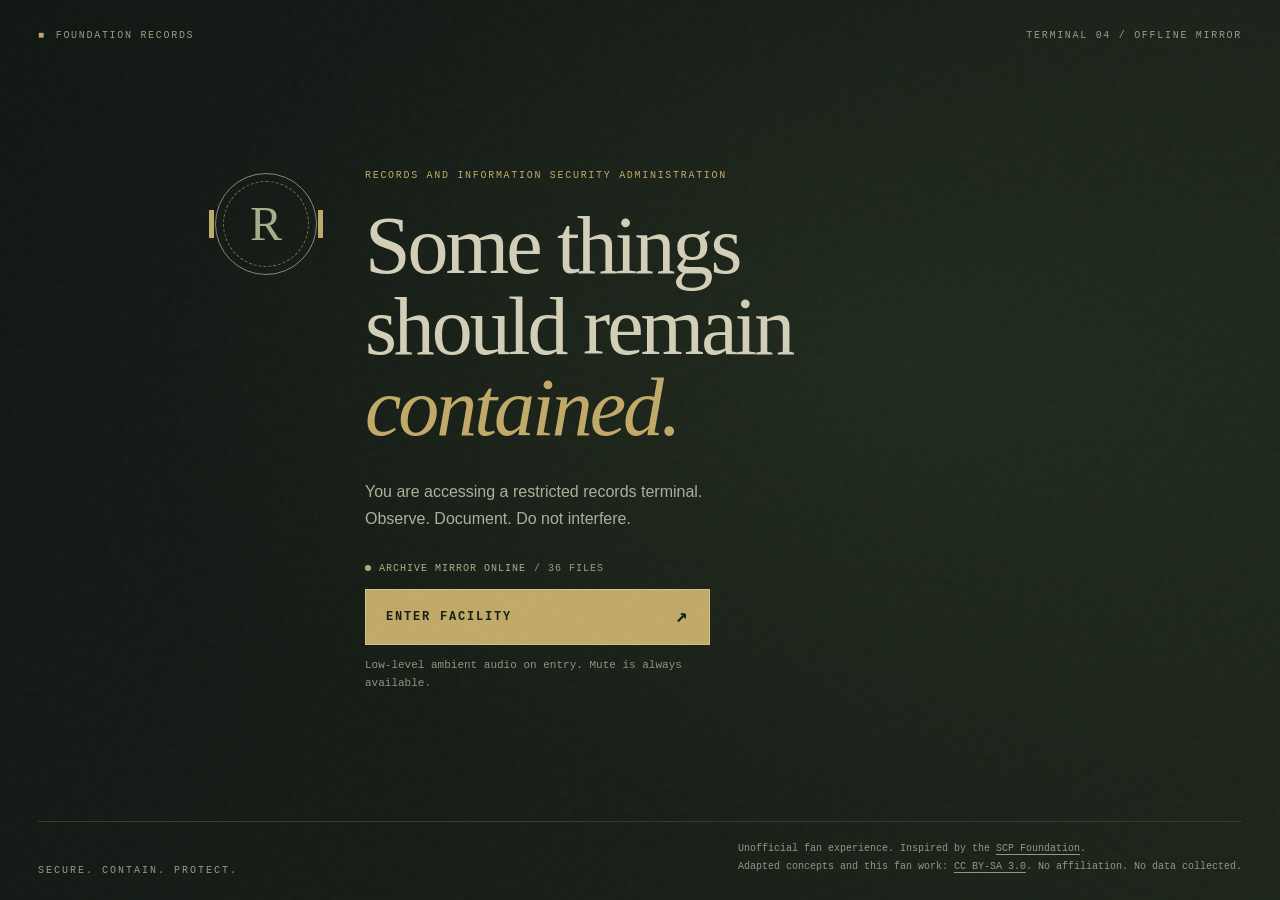
==== index.html @ cee8dc14 "Publish unofficial SCP Foundation records archive Classified-file fan terminal with 36 original doss" ====
<!doctype html>
<html lang="en">
<head>
<meta charset="utf-8"><meta name="viewport" content="width=device-width,initial-scale=1">
<meta name="theme-color" content="#111713"><meta name="description" content="An unofficial SCP Foundation fan archive. Thirty-six original illustrated dossiers, containment records, and atmospheric sound.">
<title>RAISA — Restricted Records Archive</title><link rel="stylesheet" href="style.css"><script src="app.js" defer></script>
</head>
<body>
<div class="global-noise" aria-hidden="true"></div>
<section id="splash" class="splash" aria-labelledby="splash-title">
  <div class="splash-top"><span class="tiny square-mark">FOUNDATION RECORDS</span><span class="tiny">TERMINAL 04 / OFFLINE MIRROR</span></div>
  <div class="access-document">
    <div class="seal" aria-hidden="true"><span>R</span><i></i></div>
    <p class="eyebrow">RECORDS AND INFORMATION SECURITY ADMINISTRATION</p>
    <h1 id="splash-title">Some things<br>should remain<br><em>contained.</em></h1>
    <p class="splash-copy">You are accessing a restricted records terminal.<br>Observe. Document. Do not interfere.</p>
    <div class="access-line"><span class="status-dot"></span> ARCHIVE MIRROR ONLINE <span>/ 36 FILES</span></div>
    <button id="enter" class="enter-button" disabled>INITIALIZING TERMINAL…</button>
    <p class="sound-note">Low-level ambient audio on entry. Mute is always available.</p>
    <p id="load-error" role="alert" hidden></p>
  </div>
  <footer class="splash-footer"><span>SECURE. CONTAIN. PROTECT.</span><p>Unofficial fan experience. Inspired by the <a href="https://scp-wiki.wikidot.com/" target="_blank" rel="noopener">SCP Foundation</a>.<br>Adapted concepts and this fan work: <a href="https://creativecommons.org/licenses/by-sa/3.0/" target="_blank" rel="noopener">CC BY-SA 3.0</a>. No affiliation. No data collected.</p></footer>
</section>
<div id="facility" hidden>
<header class="topbar"><a class="brand" href="#records" aria-label="Return to archive"><span class="brand-emblem" aria-hidden="true">R</span><span>RAISA<span class="brand-sub">FOUNDATION ARCHIVES</span></span></a><div class="terminal-status"><i class="status-dot"></i> SITE-19 <span>/ RECORDS TERMINAL 04</span></div><button id="mute" class="mute-button" aria-pressed="false"><span aria-hidden="true">◖)))</span> AUDIO ON</button></header>
<main id="records">
  <section class="archive-heading"><div><p class="eyebrow">INTERNAL NETWORK / ARCHIVE DIRECTORY</p><h1 id="archive-title" tabindex="-1">The anomalous.<br><span>On record.</span></h1><p class="intro">Containment records, incident reports, and classified observations.<br class="desktop-break"> What we know. What we keep locked away.</p></div><aside class="clearance-stamp"><span>ACCESS GRANTED</span><strong>LEVEL 04</strong><small>READ-ONLY / MIRROR</small></aside></section>
  <div class="warning-line"><span>NOTICE 04</span><p>Object class indicates containment difficulty, not danger. All visual plates are nonhazardous reconstructions.</p></div>
  <section class="directory" aria-label="Containment records">
    <aside class="directory-sidebar"><div class="sidebar-title"><span class="tiny">RECORD INDEX</span><span class="tiny">01—36</span></div><label class="search-label" for="search">LOCATE A FILE</label><div class="search-wrap"><span aria-hidden="true">⌕</span><input id="search" type="search" placeholder="Number or designation…" autocomplete="off"></div><div class="filter-label">CONTAINMENT CLASS</div><div id="filters" class="filters" role="group" aria-label="Filter by object class"><button data-class="all" class="filter active" aria-pressed="true"><span class="all-glyph" aria-hidden="true">▦</span> All records <span class="filter-count">36</span></button></div><div class="sidebar-note"><span class="tiny">HANDLING INSTRUCTIONS</span><p>Select a file to retrieve its containment summary and incident history.</p><div class="redacted" aria-hidden="true"></div><p class="tiny muted">LOCAL SESSION · NO TRANSMISSION</p></div></aside>
    <div class="directory-content"><div class="results-bar"><span id="result-count" role="status" aria-live="polite">36 RECORDS AVAILABLE</span><span class="results-order">ITEM NUMBER ↑</span></div><div id="grid" class="grid"></div><div id="empty" class="empty-state" hidden><span class="tiny">QUERY RETURNED ZERO RECORDS</span><h2>No matching file.</h2><p>Try an item number, designation, or another containment class.</p><button id="reset" class="outline-button">RESET QUERY</button></div><div class="end-records"><span>END OF ACCESSIBLE INDEX</span><span>— RAISA / 04 —</span></div></div>
  </section>
</main>
<section id="file-view" class="file-view" hidden aria-labelledby="file-title"></section>
<footer class="archive-footer"><div><strong>SECURE. CONTAIN. PROTECT.</strong><p>RAISA / AN UNOFFICIAL SCP FAN ARCHIVE</p></div><p>Inspired by the <a href="https://scp-wiki.wikidot.com/" target="_blank" rel="noopener">SCP Foundation</a> and its contributors. <a href="credits.html">Attribution & production notes</a>.<br>Original summaries, fictional incident vignettes, and original illustrations. Licensed <a href="https://creativecommons.org/licenses/by-sa/3.0/" target="_blank" rel="noopener">CC BY-SA 3.0</a>. Not affiliated with the official wiki.</p></footer>
</div>
<noscript><p class="noscript">This local archive requires JavaScript to load its records. No account or network service is needed.</p></noscript>
</body></html>
---- style.css ----
:root{--bg:#111713;--panel:#1a211a;--line:#333b2e;--paper:#d4d0b8;--muted:#969d84;--amber:#c2aa69;--red:#b7745e;--safe:#95ae7b;--euclid:#cfb56e;--keter:#ca7a64;--thaumiel:#c7cabb;--mono:'Courier New',monospace;--serif:Georgia,'Times New Roman',serif;color-scheme:dark}*{box-sizing:border-box}html{scroll-behavior:smooth}body{margin:0;background:var(--bg);color:var(--paper);font-family:Arial,Helvetica,sans-serif;font-size:16px;line-height:1.5}button,input,a{-webkit-tap-highlight-color:transparent}button,input{font:inherit}button{cursor:pointer}button:focus-visible,a:focus-visible,input:focus-visible{outline:2px solid var(--amber);outline-offset:5px}a{color:inherit;text-underline-offset:3px}button{color:inherit}button:disabled{cursor:wait;opacity:.7}[hidden]{display:none!important}.tiny,.eyebrow{font-family:var(--mono);font-size:10px;letter-spacing:1.7px}.eyebrow{color:var(--amber);margin:0 0 22px}.global-noise{position:fixed;inset:0;z-index:10;pointer-events:none;opacity:.035;background-image:url("data:image/svg+xml,%3Csvg viewBox='0 0 160 160' xmlns='http://www.w3.org/2000/svg'%3E%3Cfilter id='n'%3E%3CfeTurbulence type='fractalNoise' baseFrequency='.8' numOctaves='3' stitchTiles='stitch'/%3E%3C/filter%3E%3Cpath filter='url(%23n)' opacity='.7' d='M0 0h160v160H0z'/%3E%3C/svg%3E")}body:before{content:'';position:fixed;inset:0;pointer-events:none;background:repeating-linear-gradient(0deg,transparent 0,transparent 3px,#00000007 4px);z-index:9}.splash{min-height:100svh;display:flex;flex-direction:column;background:radial-gradient(ellipse at 70% 40%,#34412b50,transparent 60%),linear-gradient(110deg,#111713,#1d251b)}.splash-top{margin:28px 38px;display:flex;justify-content:space-between;color:var(--muted)}.square-mark:before{content:'■';font-size:10px;margin-right:10px;color:var(--amber)}.access-document{position:relative;width:min(850px,90%);margin:auto;padding:45px 0 45px 150px}.seal{position:absolute;left:0;top:50px;width:102px;height:102px;border:1px solid #828b69;border-radius:50%;display:grid;place-items:center}.seal:before{content:'';position:absolute;inset:7px;border:1px dashed #6c7659;border-radius:50%}.seal span{font:48px var(--serif);color:#a9ad8b}.seal i{position:absolute;inset:36px -7px;border-left:5px solid var(--amber);border-right:5px solid var(--amber)}.access-document h1{font:normal clamp(52px,6.4vw,86px)/.99 var(--serif);letter-spacing:-3px;margin:0 0 30px}.access-document h1 em{font-weight:normal;color:var(--amber)}.splash-copy{font-size:16px;color:#adb19a;line-height:1.7;margin:0 0 30px}.access-line{font:10px var(--mono);letter-spacing:1px;color:#a3b28c;margin-bottom:15px;display:flex;align-items:center;gap:8px}.access-line>span:last-child{color:var(--muted)}.status-dot{display:inline-block;width:6px;height:6px;background:#a0b47d;box-shadow:0 0 8px #9caf7440;border-radius:50%;flex-shrink:0}.enter-button{display:flex;justify-content:space-between;align-items:center;width:345px;max-width:100%;padding:17px 20px;background:var(--amber);border:1px solid #d6c18a;color:#172016;font:700 12px var(--mono);letter-spacing:1.8px;transition:background .2s}.enter-button:after{content:'↗';font-size:20px;line-height:1}.enter-button:hover{background:#dbc68d}.sound-note{font:11px/1.7 var(--mono);color:#8d967f;max-width:345px}.splash-footer{margin:20px 38px 24px;display:flex;align-items:flex-end;justify-content:space-between;gap:22px;border-top:1px solid var(--line);padding-top:18px}.splash-footer>span{font:10px var(--mono);letter-spacing:2px;color:var(--muted)}.splash-footer p{font:10px/1.8 var(--mono);color:#919981;margin:0}.topbar{height:84px;display:flex;align-items:center;justify-content:space-between;gap:15px;padding:0 4.5%;border-bottom:1px solid var(--line);background:#111713f2;position:sticky;top:0;z-index:8}.brand{display:flex;align-items:center;gap:13px;text-decoration:none;font:700 24px var(--serif);letter-spacing:1px}.brand-emblem{display:grid;place-items:center;width:39px;height:39px;border:1px solid #7e876d;border-radius:50%;font:24px var(--serif)}.brand-sub{display:block;font:8px var(--mono);letter-spacing:1.3px;color:#9ca48c;margin-top:3px}.terminal-status{display:flex;align-items:center;gap:9px;font:10px var(--mono);letter-spacing:1px;color:var(--muted)}.terminal-status>span{color:#6e7964}.mute-button{border:1px solid #46503a;background:transparent;font:10px var(--mono);letter-spacing:.6px;padding:11px 13px;min-width:115px}.mute-button>span{color:var(--amber);margin-right:7px}#records,.file-view{max-width:1490px;margin:auto;padding:0 4.5%}.archive-heading{display:flex;justify-content:space-between;align-items:center;padding:58px 0 38px;gap:30px}.archive-heading h1{font:normal clamp(44px,5vw,68px)/1.04 var(--serif);letter-spacing:-1.8px;margin:0 0 24px}.archive-heading h1 span{color:#aeb496}.intro{font-size:14px;line-height:1.8;color:var(--muted);margin:0}.clearance-stamp{transform:rotate(-6deg);border:2px solid #928455;padding:15px 25px;text-align:center;color:#bca56c;opacity:.78;flex-shrink:0;position:relative}.clearance-stamp:after{content:'';position:absolute;inset:4px;border:1px solid #928455}.clearance-stamp span,.clearance-stamp small{display:block;font:10px var(--mono);letter-spacing:2px}.clearance-stamp strong{font:700 31px/1.6 var(--mono);letter-spacing:2px}.warning-line{display:flex;align-items:center;gap:20px;border-block:1px solid var(--line);padding:13px 0;margin-bottom:32px}.warning-line>span{flex-shrink:0;font:10px var(--mono);letter-spacing:1px;color:var(--amber);border-left:3px solid var(--amber);padding-left:12px}.warning-line p{font:11px/1.7 var(--mono);margin:0;color:#979e86}.directory{display:grid;grid-template-columns:219px 1fr;gap:35px}.directory-sidebar{border-right:1px solid var(--line);padding-right:24px}.sidebar-title{display:flex;justify-content:space-between;border-bottom:1px solid var(--line);padding-bottom:16px;color:#a9b092}.search-label,.filter-label{display:block;font:10px var(--mono);letter-spacing:1.2px;color:#a8af97;margin:25px 0 12px}.search-wrap{position:relative}.search-wrap>span{position:absolute;left:10px;top:6px;color:var(--amber);font-size:22px}.search-wrap input{width:100%;border:1px solid #414a37;border-radius:0;background:#1c241b;padding:12px 9px 12px 32px;color:var(--paper);font-size:12px;min-height:43px}.search-wrap input::placeholder{color:#8d977c}.filters{display:flex;flex-direction:column;gap:6px}.filter{display:flex;gap:10px;align-items:center;border:1px solid transparent;padding:11px 10px;background:transparent;font:12px var(--mono);text-align:left;color:#aeb599}.filter.active{border:1px solid #4e563d;background:#283120;color:#d5d0b5}.filter:hover{background:#242e21}.filter-count{margin-left:auto;font-size:10px;color:#8c9679}.all-glyph{font-size:15px;line-height:14px;width:13px}.class-glyph{display:inline-block;width:11px;height:11px;flex-shrink:0;position:relative}.class-safe{border:2px solid var(--safe);border-radius:50%}.class-euclid{width:13px;height:12px;background:var(--euclid);clip-path:polygon(50% 0,100% 100%,0 100%)}.class-euclid:after{content:'';position:absolute;inset:4px 3px 2px;background:#20281e;clip-path:polygon(50% 0,100% 100%,0 100%)}.class-keter{border:2px solid var(--keter);transform:rotate(45deg);width:10px;height:10px;margin-inline:1px}.class-keter:after{content:'';position:absolute;inset:2px;background:var(--keter)}.class-thaumiel{width:13px;height:13px;background:linear-gradient(90deg,#c7cabb 50%,#172018 50%);clip-path:polygon(25% 0,75% 0,100% 50%,75% 100%,25% 100%,0 50%);box-shadow:inset 0 0 0 1px #c7cabb}.sidebar-note{margin-top:35px;border-top:1px solid var(--line);padding-top:21px;color:#8e987e}.sidebar-note p{font:11px/1.8 var(--mono)}.redacted{background:repeating-linear-gradient(0deg,#4b533e 0,#4b533e 6px,transparent 6px,transparent 11px);width:75%;height:24px;opacity:.45;margin:25px 0}.muted{color:#707c64}.results-bar{display:flex;justify-content:space-between;font:10px var(--mono);letter-spacing:1px;color:#a0a98b;padding:0 0 17px;border-bottom:1px solid var(--line);margin-bottom:21px}.results-order{color:#78836b}.grid{display:grid;grid-template-columns:repeat(3,minmax(0,1fr));gap:22px}.file-card{display:block;text-align:left;position:relative;padding:0;border:1px solid #434a36;background:#222a1f;min-width:0;box-shadow:0 4px 12px #0002;transition:transform .2s,border-color .2s,box-shadow .2s}.file-card:before{content:'';width:42px;height:8px;position:absolute;top:-8px;left:10px;background:#414833;border:1px solid #4c543e;border-bottom:0;border-radius:3px 3px 0 0}.file-card:hover{transform:translateY(-4px);border-color:#a09460;box-shadow:0 8px 20px #0005}.card-image{position:relative;overflow:hidden;margin:8px 8px 0;background:#18231b;border:1px solid #434b37;aspect-ratio:4/3}.card-image img{width:100%;height:100%;object-fit:cover;display:block;filter:saturate(.65);transition:filter .3s,transform .5s}.file-card:hover img{filter:saturate(.95) brightness(1.12);transform:scale(1.025)}.card-ref{position:absolute;top:8px;right:9px;font:8px var(--mono);letter-spacing:1px;color:#c2c5aa;text-shadow:0 1px 4px black}.card-class{position:absolute;bottom:8px;left:8px;display:flex;align-items:center;gap:7px;background:#111a13e8;border:1px solid #66725280;padding:5px 7px;font:9px var(--mono);text-transform:uppercase;letter-spacing:.6px}.card-body{padding:13px 14px 14px}.card-item-line{display:flex;align-items:center;justify-content:space-between}.card-item{font:700 17px var(--mono);letter-spacing:.4px}.card-arrow{font-size:17px;color:#909a79}.card-name{font:13px/1.4 var(--serif);color:#b4baa0;margin-top:4px;white-space:nowrap;overflow:hidden;text-overflow:ellipsis}.card-stamp{font:8px/1.4 var(--mono);letter-spacing:.7px;color:#82906f;margin-top:12px;padding-top:9px;border-top:1px solid #424b35;min-height:22px}.end-records{border-top:1px solid var(--line);margin:35px 0;display:flex;justify-content:space-between;padding-top:18px;font:9px var(--mono);letter-spacing:1px;color:#768267}.archive-footer{border-top:1px solid var(--line);margin:30px 4.5% 0;padding:28px 0;display:flex;justify-content:space-between;gap:40px;color:#858f76}.archive-footer strong{font:10px var(--mono);letter-spacing:1.5px}.archive-footer p{font:10px/1.8 var(--mono);margin:8px 0 0;max-width:650px}.empty-state{padding:60px 25px;border:1px dashed var(--line);text-align:center}.empty-state h2{font:32px var(--serif)}.empty-state p{color:var(--muted)}.outline-button{background:transparent;border:1px solid #6e7656;padding:12px 16px;font:11px var(--mono);letter-spacing:1px}.file-nav{display:flex;justify-content:space-between;align-items:center;padding:22px 0;border-bottom:1px solid var(--line)}.close-file{background:none;border:0;font:11px var(--mono);letter-spacing:1px;color:#b7bea3;padding:10px 0}.close-file:before{content:'←';margin-right:12px}.file-nav .tiny{color:#778267}.file-heading{display:flex;align-items:center;justify-content:space-between;gap:18px;padding:30px 0 24px}.file-heading .eyebrow{margin-bottom:9px}.file-heading h1{font:normal 54px/1.1 var(--mono);letter-spacing:-2px;margin:0}.file-designation{font:23px/1.3 var(--serif);color:#b1b89b;margin:8px 0 0}.file-class-stamp{padding:14px 22px;border:1px solid #5b634a;text-align:center;background:#222b1f;flex-shrink:0}.file-class-stamp>small{display:block;font:9px var(--mono);letter-spacing:1.5px;color:#919b7d;margin-bottom:8px}.file-class-stamp strong{display:flex;align-items:center;gap:12px;font:18px var(--mono);text-transform:uppercase}.file-layout{display:grid;grid-template-columns:minmax(270px,.85fr) minmax(0,1.35fr);gap:28px;margin-bottom:40px;align-items:start}.capability-panel{padding:9px;border:1px solid #4e563f;background:#222b20}.capability-panel img{display:block;width:100%;height:auto;aspect-ratio:4/3;object-fit:cover}.plate-caption{display:flex;justify-content:space-between;padding:10px 4px 3px;font:9px var(--mono);letter-spacing:.5px;color:#a6af90}.plate-caption>span:first-child:before{content:'●';font-size:7px;color:#bc8166;margin-right:6px}.handling-panel{padding:23px 0;color:#949e82;font:11px/1.8 var(--mono);border-bottom:1px solid var(--line)}.handling-panel p{margin:9px 0}.handling-panel .redacted{margin:14px 0 0}.paper-dossier{background:#c6c1a7;color:#292e24;border:1px solid #d2ccb1;box-shadow:0 5px 30px #0003;padding:30px 32px;position:relative;background-image:linear-gradient(115deg,#eee1b418,transparent 70%)}.paper-topline{display:flex;justify-content:space-between;font:8px var(--mono);letter-spacing:.7px;border-bottom:1px solid #858971;padding-bottom:13px;margin-bottom:24px;color:#5d644e}.paper-dossier h2{font:700 11px var(--mono);letter-spacing:1.1px;margin:26px 0 11px;display:flex;align-items:center;gap:10px}.paper-dossier h2:first-of-type{margin-top:0}.section-index{font-size:10px;color:#737d63;font-weight:normal}.paper-dossier p{font-size:14px;line-height:1.8;margin:0}.incident{border-left:2px solid #8a9377;padding-left:14px;margin:17px 0}.incident time{display:block;font:9px var(--mono);letter-spacing:.5px;color:#626b54;margin-bottom:6px}.incident p{font-size:13px}.dossier-bottom{border-top:1px solid #92987e;padding-top:16px;margin-top:26px;display:flex;justify-content:space-between;gap:15px;font:9px/1.7 var(--mono);color:#606b52}.dossier-bottom a{white-space:nowrap}.file-bottom{display:flex;justify-content:space-between;align-items:center;padding:0 0 30px;color:#7b876b}.noscript{padding:20px;background:#554326}.credits{max-width:850px;margin:50px auto;padding:0 24px}.credits h1{font:48px var(--serif)}.credits h2{font:24px var(--serif);color:var(--amber);margin-top:35px}.credits p,.credits li{line-height:1.8;color:#afb79c}.credits ul{columns:3;padding-left:20px}.credits ul a{font:12px/2.3 var(--mono)}
@media(min-width:1450px){.grid{grid-template-columns:repeat(4,minmax(0,1fr))}}
@media(max-width:1050px){.directory{grid-template-columns:185px 1fr;gap:24px}.directory-sidebar{padding-right:17px}.grid{grid-template-columns:repeat(2,minmax(0,1fr))}.terminal-status>span{display:none}.file-layout{gap:20px}.paper-dossier{padding:24px}.file-heading h1{font-size:46px}}
@media(max-width:650px){.splash-top{margin:20px 22px}.splash-top .tiny:last-child{display:none}.access-document{padding:25px 0;width:calc(100% - 48px);margin:auto}.seal{position:relative;top:auto;left:auto;width:64px;height:64px;margin-bottom:25px}.seal span{font-size:30px}.seal i{inset:21px -5px}.access-document .eyebrow{font-size:8px;line-height:1.7;letter-spacing:1.3px;max-width:270px;margin-bottom:18px}.access-document h1{font-size:53px;letter-spacing:-1.8px;margin-bottom:23px}.splash-copy{font-size:13px;margin-bottom:24px}.access-line{font-size:8px;gap:7px;letter-spacing:.6px}.enter-button{width:100%;padding:16px;font-size:11px}.sound-note{font-size:9px;max-width:300px}.splash-footer{margin:15px 24px 20px;padding-top:14px;display:block}.splash-footer>span{font-size:8px}.splash-footer p{font-size:8px;margin-top:10px;line-height:1.8}.topbar{height:68px;padding:0 20px;gap:9px}.brand{font-size:20px;gap:9px}.brand-emblem{width:31px;height:31px;font-size:20px}.brand-sub{font-size:6px;letter-spacing:.8px}.terminal-status{display:none}.mute-button{font-size:9px;min-width:104px;padding:10px}#records,.file-view{padding:0 20px}.archive-heading{padding:31px 0 25px;align-items:flex-start;gap:8px}.archive-heading .eyebrow{font-size:8px;letter-spacing:1px;margin-bottom:16px}.archive-heading h1{font-size:41px;letter-spacing:-1px;margin-bottom:16px}.intro{font-size:12px;line-height:1.7;max-width:295px}.desktop-break{display:none}.clearance-stamp{display:none}.warning-line{gap:10px;padding:11px 0;margin-bottom:22px;align-items:flex-start}.warning-line>span{font-size:8px;padding-left:8px;margin-top:3px}.warning-line p{font-size:9px;line-height:1.7}.directory{display:block}.directory-sidebar{border:0;padding:0}.sidebar-title,.search-label,.filter-label,.sidebar-note{display:none}.search-wrap input{font-size:13px;padding:13px 12px 13px 35px;min-height:45px}.search-wrap>span{left:12px;top:7px}.filters{flex-direction:row;gap:5px;overflow:auto;padding:14px 0 17px;scrollbar-width:thin;scrollbar-color:#63704b transparent}.filter{padding:8px 9px;white-space:nowrap;font-size:10px;gap:7px;border-color:#333d2a}.filter-count{display:none}.filter .class-glyph{transform:scale(.85)}.filter .class-keter{transform:rotate(45deg) scale(.85)}.filter .all-glyph{font-size:12px;width:10px}.results-bar{font-size:8px;letter-spacing:.5px;padding:4px 0 12px;margin-bottom:20px}.grid{gap:21px 13px}.card-image{margin:6px 6px 0}.card-class{font-size:8px;padding:4px 5px;left:5px;bottom:5px;gap:5px}.card-class .class-glyph{transform:scale(.8)}.card-class .class-keter{transform:rotate(45deg) scale(.8)}.card-ref{font-size:6px;top:5px;right:5px}.card-body{padding:10px 10px 9px}.card-item{font-size:13px;letter-spacing:0}.card-arrow{font-size:13px}.card-name{font-size:12px;margin-top:4px}.card-stamp{font-size:6px;letter-spacing:.4px;margin-top:9px;padding-top:7px;min-height:26px}.end-records{font-size:7px;letter-spacing:.5px}.archive-footer{margin:15px 20px 0;padding:22px 0;display:block}.archive-footer strong{font-size:9px}.archive-footer p{font-size:8px;line-height:1.9}.archive-footer>p{margin-top:20px}.file-nav{padding:11px 0}.close-file{font-size:9px}.file-nav .tiny{font-size:8px;letter-spacing:.5px}.file-heading{padding:23px 0 19px;gap:10px}.file-heading .eyebrow{font-size:8px;letter-spacing:.6px;margin-bottom:7px}.file-heading h1{font-size:34px;letter-spacing:-1px}.file-designation{font-size:18px;margin-top:4px}.file-class-stamp{padding:10px 11px}.file-class-stamp>small{font-size:6px;letter-spacing:.6px;margin-bottom:7px}.file-class-stamp strong{font-size:11px;gap:7px}.file-layout{display:flex;flex-direction:column;gap:18px;margin-bottom:23px}.file-visuals{width:100%}.capability-panel{padding:6px}.capability-panel img{aspect-ratio:1.95;object-fit:cover;object-position:50% 58%}.plate-caption{padding:8px 2px 2px;font-size:7px;letter-spacing:.2px}.handling-panel{display:none}.paper-dossier{padding:21px 19px;width:100%}.paper-topline{font-size:6px;padding-bottom:10px;margin-bottom:19px;letter-spacing:.4px}.paper-dossier h2{font-size:10px;letter-spacing:.55px;gap:8px;margin:23px 0 10px}.paper-dossier p{font-size:14px;line-height:1.7}.incident{padding-left:11px;margin:14px 0}.incident time{font-size:8px;letter-spacing:.2px}.incident p{font-size:13px;line-height:1.7}.dossier-bottom{font-size:7px;letter-spacing:0;padding-top:13px;margin-top:20px}.file-bottom{padding-bottom:15px}.file-bottom .tiny{font-size:7px}.credits{margin:30px auto}.credits h1{font-size:35px}.credits ul{columns:2}}
@media(prefers-reduced-motion:reduce){*,*:before,*:after{animation:none!important;transition:none!important;scroll-behavior:auto!important}}

@media(max-width:650px){.plate-caption{font-size:8px}.plate-caption>span:first-child{max-width:68%}.plate-caption>span:last-child{font-size:6px;padding-top:1px}}
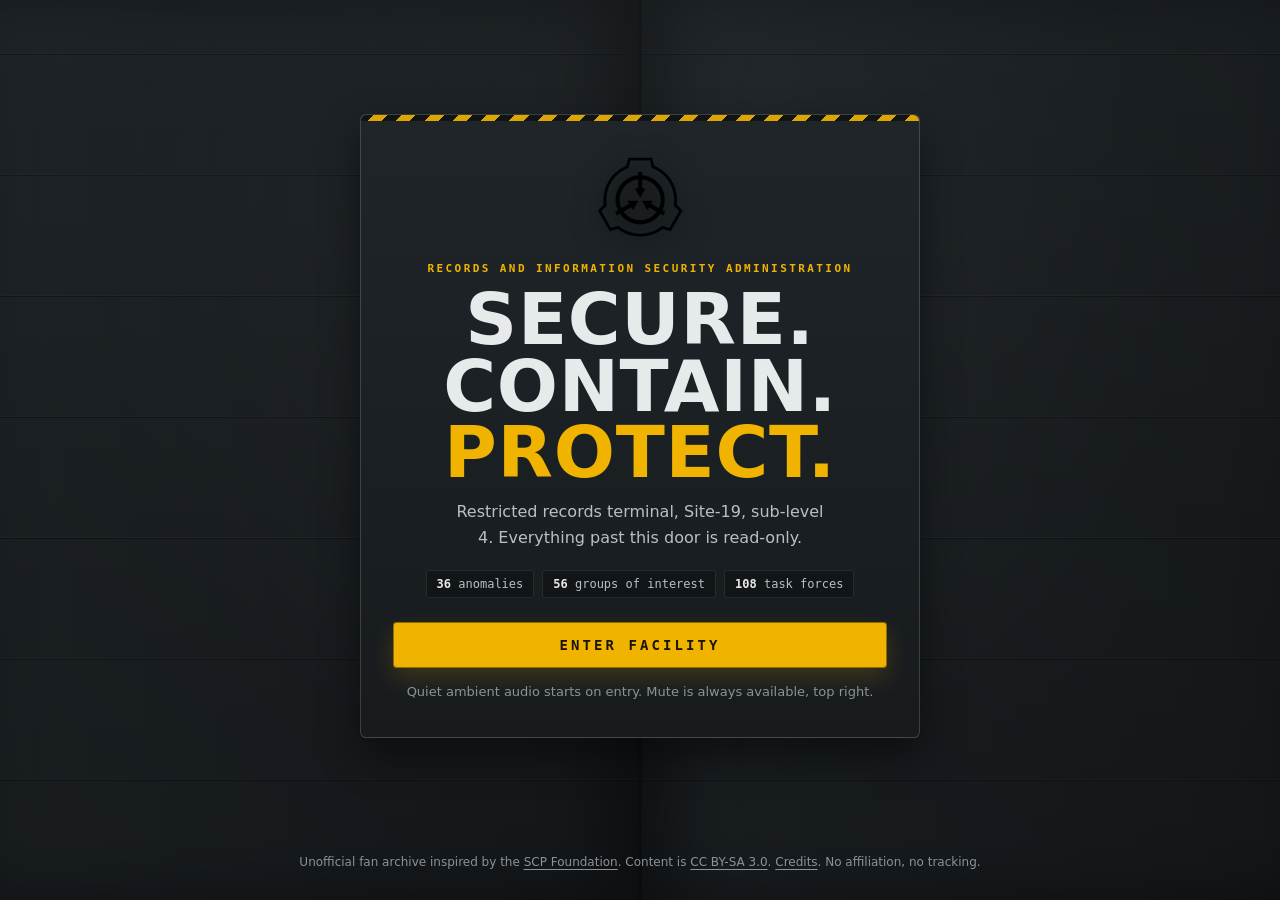
==== commit 22c5e2cd: "Overhaul: sourced credited card images, Groups of Interest (56) and Mobile Task Forces (108) section" ====
--- a/index.html
+++ b/index.html
@@ -2,37 +2,89 @@
 <html lang="en">
 <head>
 <meta charset="utf-8"><meta name="viewport" content="width=device-width,initial-scale=1">
-<meta name="theme-color" content="#111713"><meta name="description" content="An unofficial SCP Foundation fan archive. Thirty-six original illustrated dossiers, containment records, and atmospheric sound.">
-<title>RAISA — Restricted Records Archive</title><link rel="stylesheet" href="style.css"><script src="app.js" defer></script>
+<meta name="theme-color" content="#16191c">
+<meta name="description" content="RAISA: an unofficial SCP Foundation fan archive. 36 anomaly dossiers, every Group of Interest and every Mobile Task Force on the official directories, with credited images.">
+<title>RAISA · Foundation Records Archive</title>
+<link rel="stylesheet" href="style.css">
+<script src="archive-core.js" defer></script>
+<script src="app.js" defer></script>
 </head>
 <body>
-<div class="global-noise" aria-hidden="true"></div>
 <section id="splash" class="splash" aria-labelledby="splash-title">
-  <div class="splash-top"><span class="tiny square-mark">FOUNDATION RECORDS</span><span class="tiny">TERMINAL 04 / OFFLINE MIRROR</span></div>
-  <div class="access-document">
-    <div class="seal" aria-hidden="true"><span>R</span><i></i></div>
-    <p class="eyebrow">RECORDS AND INFORMATION SECURITY ADMINISTRATION</p>
-    <h1 id="splash-title">Some things<br>should remain<br><em>contained.</em></h1>
-    <p class="splash-copy">You are accessing a restricted records terminal.<br>Observe. Document. Do not interfere.</p>
-    <div class="access-line"><span class="status-dot"></span> ARCHIVE MIRROR ONLINE <span>/ 36 FILES</span></div>
-    <button id="enter" class="enter-button" disabled>INITIALIZING TERMINAL…</button>
-    <p class="sound-note">Low-level ambient audio on entry. Mute is always available.</p>
+  <div class="splash-door" aria-hidden="true"><span></span><span></span></div>
+  <div class="splash-panel">
+    <div class="hazard" aria-hidden="true"></div>
+    <img class="splash-emblem" src="assets/sourced/foundation-emblem.webp" alt="" width="120" height="120">
+    <p class="eyebrow">Records and Information Security Administration</p>
+    <h1 id="splash-title">Secure.<br>Contain.<br><em>Protect.</em></h1>
+    <p class="splash-copy">Restricted records terminal, Site-19, sub-level 4. Everything past this door is read-only.</p>
+    <ul class="splash-stats" aria-label="Archive contents"><li><strong>36</strong> anomalies</li><li><strong>56</strong> groups of interest</li><li><strong>108</strong> task forces</li></ul>
+    <button id="enter" class="enter-button" disabled>Initializing terminal…</button>
+    <p class="sound-note">Quiet ambient audio starts on entry. Mute is always available, top right.</p>
     <p id="load-error" role="alert" hidden></p>
   </div>
-  <footer class="splash-footer"><span>SECURE. CONTAIN. PROTECT.</span><p>Unofficial fan experience. Inspired by the <a href="https://scp-wiki.wikidot.com/" target="_blank" rel="noopener">SCP Foundation</a>.<br>Adapted concepts and this fan work: <a href="https://creativecommons.org/licenses/by-sa/3.0/" target="_blank" rel="noopener">CC BY-SA 3.0</a>. No affiliation. No data collected.</p></footer>
+  <footer class="splash-footer"><p>Unofficial fan archive inspired by the <a href="https://scp-wiki.wikidot.com/" target="_blank" rel="noopener">SCP Foundation</a>. Content is <a href="https://creativecommons.org/licenses/by-sa/3.0/" target="_blank" rel="noopener license">CC BY-SA 3.0</a>. <a href="credits.html">Credits</a>. No affiliation, no tracking.</p></footer>
 </section>
+
 <div id="facility" hidden>
-<header class="topbar"><a class="brand" href="#records" aria-label="Return to archive"><span class="brand-emblem" aria-hidden="true">R</span><span>RAISA<span class="brand-sub">FOUNDATION ARCHIVES</span></span></a><div class="terminal-status"><i class="status-dot"></i> SITE-19 <span>/ RECORDS TERMINAL 04</span></div><button id="mute" class="mute-button" aria-pressed="false"><span aria-hidden="true">◖)))</span> AUDIO ON</button></header>
-<main id="records">
-  <section class="archive-heading"><div><p class="eyebrow">INTERNAL NETWORK / ARCHIVE DIRECTORY</p><h1 id="archive-title" tabindex="-1">The anomalous.<br><span>On record.</span></h1><p class="intro">Containment records, incident reports, and classified observations.<br class="desktop-break"> What we know. What we keep locked away.</p></div><aside class="clearance-stamp"><span>ACCESS GRANTED</span><strong>LEVEL 04</strong><small>READ-ONLY / MIRROR</small></aside></section>
-  <div class="warning-line"><span>NOTICE 04</span><p>Object class indicates containment difficulty, not danger. All visual plates are nonhazardous reconstructions.</p></div>
-  <section class="directory" aria-label="Containment records">
-    <aside class="directory-sidebar"><div class="sidebar-title"><span class="tiny">RECORD INDEX</span><span class="tiny">01—36</span></div><label class="search-label" for="search">LOCATE A FILE</label><div class="search-wrap"><span aria-hidden="true">⌕</span><input id="search" type="search" placeholder="Number or designation…" autocomplete="off"></div><div class="filter-label">CONTAINMENT CLASS</div><div id="filters" class="filters" role="group" aria-label="Filter by object class"><button data-class="all" class="filter active" aria-pressed="true"><span class="all-glyph" aria-hidden="true">▦</span> All records <span class="filter-count">36</span></button></div><div class="sidebar-note"><span class="tiny">HANDLING INSTRUCTIONS</span><p>Select a file to retrieve its containment summary and incident history.</p><div class="redacted" aria-hidden="true"></div><p class="tiny muted">LOCAL SESSION · NO TRANSMISSION</p></div></aside>
-    <div class="directory-content"><div class="results-bar"><span id="result-count" role="status" aria-live="polite">36 RECORDS AVAILABLE</span><span class="results-order">ITEM NUMBER ↑</span></div><div id="grid" class="grid"></div><div id="empty" class="empty-state" hidden><span class="tiny">QUERY RETURNED ZERO RECORDS</span><h2>No matching file.</h2><p>Try an item number, designation, or another containment class.</p><button id="reset" class="outline-button">RESET QUERY</button></div><div class="end-records"><span>END OF ACCESSIBLE INDEX</span><span>— RAISA / 04 —</span></div></div>
-  </section>
-</main>
-<section id="file-view" class="file-view" hidden aria-labelledby="file-title"></section>
-<footer class="archive-footer"><div><strong>SECURE. CONTAIN. PROTECT.</strong><p>RAISA / AN UNOFFICIAL SCP FAN ARCHIVE</p></div><p>Inspired by the <a href="https://scp-wiki.wikidot.com/" target="_blank" rel="noopener">SCP Foundation</a> and its contributors. <a href="credits.html">Attribution & production notes</a>.<br>Original summaries, fictional incident vignettes, and original illustrations. Licensed <a href="https://creativecommons.org/licenses/by-sa/3.0/" target="_blank" rel="noopener">CC BY-SA 3.0</a>. Not affiliated with the official wiki.</p></footer>
+  <a class="skip-link" href="#collection-title">Skip to records</a>
+  <header class="topbar">
+    <a class="brand" href="#anomalies" data-section="anomalies" aria-label="RAISA archive home"><img src="assets/sourced/foundation-emblem.webp" alt="" width="34" height="34"><span><strong>RAISA</strong><small>Foundation Records</small></span></a>
+    <nav class="section-nav" aria-label="Archive sections">
+      <a class="section-link" href="#anomalies" data-section="anomalies">Anomalies <span class="nav-count" data-count="anomalies">36</span></a>
+      <a class="section-link" href="#groups" data-section="groups">Groups <span class="nav-long">of Interest</span> <span class="nav-count" data-count="groups">56</span></a>
+      <a class="section-link" href="#task-forces" data-section="task-forces"><span class="nav-long">Mobile </span>Task Forces <span class="nav-count" data-count="task-forces">108</span></a>
+    </nav>
+    <button id="mute" class="mute-button" type="button" aria-pressed="false"><svg class="mute-icon" viewBox="0 0 20 16" width="18" height="14" aria-hidden="true" focusable="false"><path d="M1 5h4l5-4v14l-5-4H1z" fill="currentColor"/><path class="wave" d="M13 4.5a5 5 0 0 1 0 7M15.5 2a8.5 8.5 0 0 1 0 12" fill="none" stroke="currentColor" stroke-width="1.6" stroke-linecap="round"/><path class="cross" d="M13 5l6 6M19 5l-6 6" stroke="currentColor" stroke-width="1.6" stroke-linecap="round"/></svg><span class="mute-label">Audio on</span></button>
+  </header>
+
+  <main id="main">
+    <section class="hero" aria-labelledby="hero-title">
+      <div class="hero-wall" aria-hidden="true"></div>
+      <div class="hero-inner">
+        <p class="eyebrow">Internal network · Archive directory · Level 4</p>
+        <h1 id="hero-title" tabindex="-1">The anomalous, <span>on record.</span></h1>
+        <p class="hero-lede">Containment files, intelligence briefs on every Group of Interest, and the Foundation's Mobile Task Force directory, all in one place.</p>
+        <ul class="hero-routes">
+          <li><a class="section-link route-tile" href="#anomalies" data-section="anomalies"><span class="route-k">Sector A</span><strong>Anomalies</strong><span class="route-n"><b data-count="anomalies">36</b> dossiers</span></a></li>
+          <li><a class="section-link route-tile" href="#groups" data-section="groups"><span class="route-k">Sector G</span><strong>Groups of Interest</strong><span class="route-n"><b data-count="groups">56</b> organisations</span></a></li>
+          <li><a class="section-link route-tile" href="#task-forces" data-section="task-forces"><span class="route-k">Sector M</span><strong>Mobile Task Forces</strong><span class="route-n"><b data-count="task-forces">108</b> units</span></a></li>
+        </ul>
+      </div>
+      <div class="hazard hazard-bottom" aria-hidden="true"></div>
+    </section>
+
+    <section id="collection" class="collection" aria-labelledby="collection-title" data-section="anomalies">
+      <header class="collection-head">
+        <p class="eyebrow" id="collection-eyebrow">Containment records</p>
+        <h2 id="collection-title" tabindex="-1">Anomalies</h2>
+        <p class="collection-lede" id="collection-lede"></p>
+        <p class="mtf-note" id="mtf-note" hidden>Coverage: every entry on the main <a href="https://scp-wiki.wikidot.com/task-forces" target="_blank" rel="noopener">Mobile Task Forces directory</a> (89 listed units, 17 additional, plus one DTF and one STF). The wiki keeps a longer <a href="https://scp-wiki.wikidot.com/task-forces-complete-list" target="_blank" rel="noopener">complete list</a> that is not covered here.</p>
+      </header>
+      <div class="toolbar">
+        <div class="search-field"><label id="search-label" for="search">Search</label><input id="search" type="search" autocomplete="off" spellcheck="false"></div>
+        <div id="mtf-selects" class="selects" hidden>
+          <label>Designation letter<select id="greek"></select></label>
+          <label>Directory list<select id="directory"></select></label>
+        </div>
+        <div id="chips" class="chips" role="group"></div>
+        <p id="result-count" class="result-count" role="status" aria-live="polite"></p>
+      </div>
+      <ul id="grid" class="grid" aria-label="Results"></ul>
+      <div id="empty" class="empty-state" hidden><p class="eyebrow">Query returned zero records</p><h3>No matching file.</h3><p>Try a different number, name or filter.</p><button id="reset" type="button" class="outline-button">Reset search and filters</button></div>
+    </section>
+  </main>
+
+  <footer class="site-footer">
+    <div class="hazard" aria-hidden="true"></div>
+    <div class="footer-inner">
+      <div><strong>Secure. Contain. Protect.</strong><p class="mono tiny">RAISA · an unofficial SCP fan archive</p></div>
+      <p>Inspired by the <a href="https://scp-wiki.wikidot.com/" target="_blank" rel="noopener">SCP Foundation</a> and its contributors. Card images are credited community works, downloaded and served locally. See <a href="credits.html">credits &amp; image register</a>. Dossier summaries, incident vignettes and original artwork are fan-made. Shared under <a href="https://creativecommons.org/licenses/by-sa/3.0/" target="_blank" rel="noopener license">CC BY-SA 3.0</a>. Not affiliated with the SCP Wiki.</p>
+    </div>
+  </footer>
 </div>
-<noscript><p class="noscript">This local archive requires JavaScript to load its records. No account or network service is needed.</p></noscript>
-</body></html>
+
+<dialog id="dossier" class="dossier-dialog" aria-labelledby="dossier-title"></dialog>
+<noscript><p class="noscript">This archive needs JavaScript to load its records. No account or network service is required.</p></noscript>
+</body>
+</html>
--- a/style.css
+++ b/style.css
@@ -1,7 +1,319 @@
-:root{--bg:#111713;--panel:#1a211a;--line:#333b2e;--paper:#d4d0b8;--muted:#969d84;--amber:#c2aa69;--red:#b7745e;--safe:#95ae7b;--euclid:#cfb56e;--keter:#ca7a64;--thaumiel:#c7cabb;--mono:'Courier New',monospace;--serif:Georgia,'Times New Roman',serif;color-scheme:dark}*{box-sizing:border-box}html{scroll-behavior:smooth}body{margin:0;background:var(--bg);color:var(--paper);font-family:Arial,Helvetica,sans-serif;font-size:16px;line-height:1.5}button,input,a{-webkit-tap-highlight-color:transparent}button,input{font:inherit}button{cursor:pointer}button:focus-visible,a:focus-visible,input:focus-visible{outline:2px solid var(--amber);outline-offset:5px}a{color:inherit;text-underline-offset:3px}button{color:inherit}button:disabled{cursor:wait;opacity:.7}[hidden]{display:none!important}.tiny,.eyebrow{font-family:var(--mono);font-size:10px;letter-spacing:1.7px}.eyebrow{color:var(--amber);margin:0 0 22px}.global-noise{position:fixed;inset:0;z-index:10;pointer-events:none;opacity:.035;background-image:url("data:image/svg+xml,%3Csvg viewBox='0 0 160 160' xmlns='http://www.w3.org/2000/svg'%3E%3Cfilter id='n'%3E%3CfeTurbulence type='fractalNoise' baseFrequency='.8' numOctaves='3' stitchTiles='stitch'/%3E%3C/filter%3E%3Cpath filter='url(%23n)' opacity='.7' d='M0 0h160v160H0z'/%3E%3C/svg%3E")}body:before{content:'';position:fixed;inset:0;pointer-events:none;background:repeating-linear-gradient(0deg,transparent 0,transparent 3px,#00000007 4px);z-index:9}.splash{min-height:100svh;display:flex;flex-direction:column;background:radial-gradient(ellipse at 70% 40%,#34412b50,transparent 60%),linear-gradient(110deg,#111713,#1d251b)}.splash-top{margin:28px 38px;display:flex;justify-content:space-between;color:var(--muted)}.square-mark:before{content:'■';font-size:10px;margin-right:10px;color:var(--amber)}.access-document{position:relative;width:min(850px,90%);margin:auto;padding:45px 0 45px 150px}.seal{position:absolute;left:0;top:50px;width:102px;height:102px;border:1px solid #828b69;border-radius:50%;display:grid;place-items:center}.seal:before{content:'';position:absolute;inset:7px;border:1px dashed #6c7659;border-radius:50%}.seal span{font:48px var(--serif);color:#a9ad8b}.seal i{position:absolute;inset:36px -7px;border-left:5px solid var(--amber);border-right:5px solid var(--amber)}.access-document h1{font:normal clamp(52px,6.4vw,86px)/.99 var(--serif);letter-spacing:-3px;margin:0 0 30px}.access-document h1 em{font-weight:normal;color:var(--amber)}.splash-copy{font-size:16px;color:#adb19a;line-height:1.7;margin:0 0 30px}.access-line{font:10px var(--mono);letter-spacing:1px;color:#a3b28c;margin-bottom:15px;display:flex;align-items:center;gap:8px}.access-line>span:last-child{color:var(--muted)}.status-dot{display:inline-block;width:6px;height:6px;background:#a0b47d;box-shadow:0 0 8px #9caf7440;border-radius:50%;flex-shrink:0}.enter-button{display:flex;justify-content:space-between;align-items:center;width:345px;max-width:100%;padding:17px 20px;background:var(--amber);border:1px solid #d6c18a;color:#172016;font:700 12px var(--mono);letter-spacing:1.8px;transition:background .2s}.enter-button:after{content:'↗';font-size:20px;line-height:1}.enter-button:hover{background:#dbc68d}.sound-note{font:11px/1.7 var(--mono);color:#8d967f;max-width:345px}.splash-footer{margin:20px 38px 24px;display:flex;align-items:flex-end;justify-content:space-between;gap:22px;border-top:1px solid var(--line);padding-top:18px}.splash-footer>span{font:10px var(--mono);letter-spacing:2px;color:var(--muted)}.splash-footer p{font:10px/1.8 var(--mono);color:#919981;margin:0}.topbar{height:84px;display:flex;align-items:center;justify-content:space-between;gap:15px;padding:0 4.5%;border-bottom:1px solid var(--line);background:#111713f2;position:sticky;top:0;z-index:8}.brand{display:flex;align-items:center;gap:13px;text-decoration:none;font:700 24px var(--serif);letter-spacing:1px}.brand-emblem{display:grid;place-items:center;width:39px;height:39px;border:1px solid #7e876d;border-radius:50%;font:24px var(--serif)}.brand-sub{display:block;font:8px var(--mono);letter-spacing:1.3px;color:#9ca48c;margin-top:3px}.terminal-status{display:flex;align-items:center;gap:9px;font:10px var(--mono);letter-spacing:1px;color:var(--muted)}.terminal-status>span{color:#6e7964}.mute-button{border:1px solid #46503a;background:transparent;font:10px var(--mono);letter-spacing:.6px;padding:11px 13px;min-width:115px}.mute-button>span{color:var(--amber);margin-right:7px}#records,.file-view{max-width:1490px;margin:auto;padding:0 4.5%}.archive-heading{display:flex;justify-content:space-between;align-items:center;padding:58px 0 38px;gap:30px}.archive-heading h1{font:normal clamp(44px,5vw,68px)/1.04 var(--serif);letter-spacing:-1.8px;margin:0 0 24px}.archive-heading h1 span{color:#aeb496}.intro{font-size:14px;line-height:1.8;color:var(--muted);margin:0}.clearance-stamp{transform:rotate(-6deg);border:2px solid #928455;padding:15px 25px;text-align:center;color:#bca56c;opacity:.78;flex-shrink:0;position:relative}.clearance-stamp:after{content:'';position:absolute;inset:4px;border:1px solid #928455}.clearance-stamp span,.clearance-stamp small{display:block;font:10px var(--mono);letter-spacing:2px}.clearance-stamp strong{font:700 31px/1.6 var(--mono);letter-spacing:2px}.warning-line{display:flex;align-items:center;gap:20px;border-block:1px solid var(--line);padding:13px 0;margin-bottom:32px}.warning-line>span{flex-shrink:0;font:10px var(--mono);letter-spacing:1px;color:var(--amber);border-left:3px solid var(--amber);padding-left:12px}.warning-line p{font:11px/1.7 var(--mono);margin:0;color:#979e86}.directory{display:grid;grid-template-columns:219px 1fr;gap:35px}.directory-sidebar{border-right:1px solid var(--line);padding-right:24px}.sidebar-title{display:flex;justify-content:space-between;border-bottom:1px solid var(--line);padding-bottom:16px;color:#a9b092}.search-label,.filter-label{display:block;font:10px var(--mono);letter-spacing:1.2px;color:#a8af97;margin:25px 0 12px}.search-wrap{position:relative}.search-wrap>span{position:absolute;left:10px;top:6px;color:var(--amber);font-size:22px}.search-wrap input{width:100%;border:1px solid #414a37;border-radius:0;background:#1c241b;padding:12px 9px 12px 32px;color:var(--paper);font-size:12px;min-height:43px}.search-wrap input::placeholder{color:#8d977c}.filters{display:flex;flex-direction:column;gap:6px}.filter{display:flex;gap:10px;align-items:center;border:1px solid transparent;padding:11px 10px;background:transparent;font:12px var(--mono);text-align:left;color:#aeb599}.filter.active{border:1px solid #4e563d;background:#283120;color:#d5d0b5}.filter:hover{background:#242e21}.filter-count{margin-left:auto;font-size:10px;color:#8c9679}.all-glyph{font-size:15px;line-height:14px;width:13px}.class-glyph{display:inline-block;width:11px;height:11px;flex-shrink:0;position:relative}.class-safe{border:2px solid var(--safe);border-radius:50%}.class-euclid{width:13px;height:12px;background:var(--euclid);clip-path:polygon(50% 0,100% 100%,0 100%)}.class-euclid:after{content:'';position:absolute;inset:4px 3px 2px;background:#20281e;clip-path:polygon(50% 0,100% 100%,0 100%)}.class-keter{border:2px solid var(--keter);transform:rotate(45deg);width:10px;height:10px;margin-inline:1px}.class-keter:after{content:'';position:absolute;inset:2px;background:var(--keter)}.class-thaumiel{width:13px;height:13px;background:linear-gradient(90deg,#c7cabb 50%,#172018 50%);clip-path:polygon(25% 0,75% 0,100% 50%,75% 100%,25% 100%,0 50%);box-shadow:inset 0 0 0 1px #c7cabb}.sidebar-note{margin-top:35px;border-top:1px solid var(--line);padding-top:21px;color:#8e987e}.sidebar-note p{font:11px/1.8 var(--mono)}.redacted{background:repeating-linear-gradient(0deg,#4b533e 0,#4b533e 6px,transparent 6px,transparent 11px);width:75%;height:24px;opacity:.45;margin:25px 0}.muted{color:#707c64}.results-bar{display:flex;justify-content:space-between;font:10px var(--mono);letter-spacing:1px;color:#a0a98b;padding:0 0 17px;border-bottom:1px solid var(--line);margin-bottom:21px}.results-order{color:#78836b}.grid{display:grid;grid-template-columns:repeat(3,minmax(0,1fr));gap:22px}.file-card{display:block;text-align:left;position:relative;padding:0;border:1px solid #434a36;background:#222a1f;min-width:0;box-shadow:0 4px 12px #0002;transition:transform .2s,border-color .2s,box-shadow .2s}.file-card:before{content:'';width:42px;height:8px;position:absolute;top:-8px;left:10px;background:#414833;border:1px solid #4c543e;border-bottom:0;border-radius:3px 3px 0 0}.file-card:hover{transform:translateY(-4px);border-color:#a09460;box-shadow:0 8px 20px #0005}.card-image{position:relative;overflow:hidden;margin:8px 8px 0;background:#18231b;border:1px solid #434b37;aspect-ratio:4/3}.card-image img{width:100%;height:100%;object-fit:cover;display:block;filter:saturate(.65);transition:filter .3s,transform .5s}.file-card:hover img{filter:saturate(.95) brightness(1.12);transform:scale(1.025)}.card-ref{position:absolute;top:8px;right:9px;font:8px var(--mono);letter-spacing:1px;color:#c2c5aa;text-shadow:0 1px 4px black}.card-class{position:absolute;bottom:8px;left:8px;display:flex;align-items:center;gap:7px;background:#111a13e8;border:1px solid #66725280;padding:5px 7px;font:9px var(--mono);text-transform:uppercase;letter-spacing:.6px}.card-body{padding:13px 14px 14px}.card-item-line{display:flex;align-items:center;justify-content:space-between}.card-item{font:700 17px var(--mono);letter-spacing:.4px}.card-arrow{font-size:17px;color:#909a79}.card-name{font:13px/1.4 var(--serif);color:#b4baa0;margin-top:4px;white-space:nowrap;overflow:hidden;text-overflow:ellipsis}.card-stamp{font:8px/1.4 var(--mono);letter-spacing:.7px;color:#82906f;margin-top:12px;padding-top:9px;border-top:1px solid #424b35;min-height:22px}.end-records{border-top:1px solid var(--line);margin:35px 0;display:flex;justify-content:space-between;padding-top:18px;font:9px var(--mono);letter-spacing:1px;color:#768267}.archive-footer{border-top:1px solid var(--line);margin:30px 4.5% 0;padding:28px 0;display:flex;justify-content:space-between;gap:40px;color:#858f76}.archive-footer strong{font:10px var(--mono);letter-spacing:1.5px}.archive-footer p{font:10px/1.8 var(--mono);margin:8px 0 0;max-width:650px}.empty-state{padding:60px 25px;border:1px dashed var(--line);text-align:center}.empty-state h2{font:32px var(--serif)}.empty-state p{color:var(--muted)}.outline-button{background:transparent;border:1px solid #6e7656;padding:12px 16px;font:11px var(--mono);letter-spacing:1px}.file-nav{display:flex;justify-content:space-between;align-items:center;padding:22px 0;border-bottom:1px solid var(--line)}.close-file{background:none;border:0;font:11px var(--mono);letter-spacing:1px;color:#b7bea3;padding:10px 0}.close-file:before{content:'←';margin-right:12px}.file-nav .tiny{color:#778267}.file-heading{display:flex;align-items:center;justify-content:space-between;gap:18px;padding:30px 0 24px}.file-heading .eyebrow{margin-bottom:9px}.file-heading h1{font:normal 54px/1.1 var(--mono);letter-spacing:-2px;margin:0}.file-designation{font:23px/1.3 var(--serif);color:#b1b89b;margin:8px 0 0}.file-class-stamp{padding:14px 22px;border:1px solid #5b634a;text-align:center;background:#222b1f;flex-shrink:0}.file-class-stamp>small{display:block;font:9px var(--mono);letter-spacing:1.5px;color:#919b7d;margin-bottom:8px}.file-class-stamp strong{display:flex;align-items:center;gap:12px;font:18px var(--mono);text-transform:uppercase}.file-layout{display:grid;grid-template-columns:minmax(270px,.85fr) minmax(0,1.35fr);gap:28px;margin-bottom:40px;align-items:start}.capability-panel{padding:9px;border:1px solid #4e563f;background:#222b20}.capability-panel img{display:block;width:100%;height:auto;aspect-ratio:4/3;object-fit:cover}.plate-caption{display:flex;justify-content:space-between;padding:10px 4px 3px;font:9px var(--mono);letter-spacing:.5px;color:#a6af90}.plate-caption>span:first-child:before{content:'●';font-size:7px;color:#bc8166;margin-right:6px}.handling-panel{padding:23px 0;color:#949e82;font:11px/1.8 var(--mono);border-bottom:1px solid var(--line)}.handling-panel p{margin:9px 0}.handling-panel .redacted{margin:14px 0 0}.paper-dossier{background:#c6c1a7;color:#292e24;border:1px solid #d2ccb1;box-shadow:0 5px 30px #0003;padding:30px 32px;position:relative;background-image:linear-gradient(115deg,#eee1b418,transparent 70%)}.paper-topline{display:flex;justify-content:space-between;font:8px var(--mono);letter-spacing:.7px;border-bottom:1px solid #858971;padding-bottom:13px;margin-bottom:24px;color:#5d644e}.paper-dossier h2{font:700 11px var(--mono);letter-spacing:1.1px;margin:26px 0 11px;display:flex;align-items:center;gap:10px}.paper-dossier h2:first-of-type{margin-top:0}.section-index{font-size:10px;color:#737d63;font-weight:normal}.paper-dossier p{font-size:14px;line-height:1.8;margin:0}.incident{border-left:2px solid #8a9377;padding-left:14px;margin:17px 0}.incident time{display:block;font:9px var(--mono);letter-spacing:.5px;color:#626b54;margin-bottom:6px}.incident p{font-size:13px}.dossier-bottom{border-top:1px solid #92987e;padding-top:16px;margin-top:26px;display:flex;justify-content:space-between;gap:15px;font:9px/1.7 var(--mono);color:#606b52}.dossier-bottom a{white-space:nowrap}.file-bottom{display:flex;justify-content:space-between;align-items:center;padding:0 0 30px;color:#7b876b}.noscript{padding:20px;background:#554326}.credits{max-width:850px;margin:50px auto;padding:0 24px}.credits h1{font:48px var(--serif)}.credits h2{font:24px var(--serif);color:var(--amber);margin-top:35px}.credits p,.credits li{line-height:1.8;color:#afb79c}.credits ul{columns:3;padding-left:20px}.credits ul a{font:12px/2.3 var(--mono)}
-@media(min-width:1450px){.grid{grid-template-columns:repeat(4,minmax(0,1fr))}}
-@media(max-width:1050px){.directory{grid-template-columns:185px 1fr;gap:24px}.directory-sidebar{padding-right:17px}.grid{grid-template-columns:repeat(2,minmax(0,1fr))}.terminal-status>span{display:none}.file-layout{gap:20px}.paper-dossier{padding:24px}.file-heading h1{font-size:46px}}
-@media(max-width:650px){.splash-top{margin:20px 22px}.splash-top .tiny:last-child{display:none}.access-document{padding:25px 0;width:calc(100% - 48px);margin:auto}.seal{position:relative;top:auto;left:auto;width:64px;height:64px;margin-bottom:25px}.seal span{font-size:30px}.seal i{inset:21px -5px}.access-document .eyebrow{font-size:8px;line-height:1.7;letter-spacing:1.3px;max-width:270px;margin-bottom:18px}.access-document h1{font-size:53px;letter-spacing:-1.8px;margin-bottom:23px}.splash-copy{font-size:13px;margin-bottom:24px}.access-line{font-size:8px;gap:7px;letter-spacing:.6px}.enter-button{width:100%;padding:16px;font-size:11px}.sound-note{font-size:9px;max-width:300px}.splash-footer{margin:15px 24px 20px;padding-top:14px;display:block}.splash-footer>span{font-size:8px}.splash-footer p{font-size:8px;margin-top:10px;line-height:1.8}.topbar{height:68px;padding:0 20px;gap:9px}.brand{font-size:20px;gap:9px}.brand-emblem{width:31px;height:31px;font-size:20px}.brand-sub{font-size:6px;letter-spacing:.8px}.terminal-status{display:none}.mute-button{font-size:9px;min-width:104px;padding:10px}#records,.file-view{padding:0 20px}.archive-heading{padding:31px 0 25px;align-items:flex-start;gap:8px}.archive-heading .eyebrow{font-size:8px;letter-spacing:1px;margin-bottom:16px}.archive-heading h1{font-size:41px;letter-spacing:-1px;margin-bottom:16px}.intro{font-size:12px;line-height:1.7;max-width:295px}.desktop-break{display:none}.clearance-stamp{display:none}.warning-line{gap:10px;padding:11px 0;margin-bottom:22px;align-items:flex-start}.warning-line>span{font-size:8px;padding-left:8px;margin-top:3px}.warning-line p{font-size:9px;line-height:1.7}.directory{display:block}.directory-sidebar{border:0;padding:0}.sidebar-title,.search-label,.filter-label,.sidebar-note{display:none}.search-wrap input{font-size:13px;padding:13px 12px 13px 35px;min-height:45px}.search-wrap>span{left:12px;top:7px}.filters{flex-direction:row;gap:5px;overflow:auto;padding:14px 0 17px;scrollbar-width:thin;scrollbar-color:#63704b transparent}.filter{padding:8px 9px;white-space:nowrap;font-size:10px;gap:7px;border-color:#333d2a}.filter-count{display:none}.filter .class-glyph{transform:scale(.85)}.filter .class-keter{transform:rotate(45deg) scale(.85)}.filter .all-glyph{font-size:12px;width:10px}.results-bar{font-size:8px;letter-spacing:.5px;padding:4px 0 12px;margin-bottom:20px}.grid{gap:21px 13px}.card-image{margin:6px 6px 0}.card-class{font-size:8px;padding:4px 5px;left:5px;bottom:5px;gap:5px}.card-class .class-glyph{transform:scale(.8)}.card-class .class-keter{transform:rotate(45deg) scale(.8)}.card-ref{font-size:6px;top:5px;right:5px}.card-body{padding:10px 10px 9px}.card-item{font-size:13px;letter-spacing:0}.card-arrow{font-size:13px}.card-name{font-size:12px;margin-top:4px}.card-stamp{font-size:6px;letter-spacing:.4px;margin-top:9px;padding-top:7px;min-height:26px}.end-records{font-size:7px;letter-spacing:.5px}.archive-footer{margin:15px 20px 0;padding:22px 0;display:block}.archive-footer strong{font-size:9px}.archive-footer p{font-size:8px;line-height:1.9}.archive-footer>p{margin-top:20px}.file-nav{padding:11px 0}.close-file{font-size:9px}.file-nav .tiny{font-size:8px;letter-spacing:.5px}.file-heading{padding:23px 0 19px;gap:10px}.file-heading .eyebrow{font-size:8px;letter-spacing:.6px;margin-bottom:7px}.file-heading h1{font-size:34px;letter-spacing:-1px}.file-designation{font-size:18px;margin-top:4px}.file-class-stamp{padding:10px 11px}.file-class-stamp>small{font-size:6px;letter-spacing:.6px;margin-bottom:7px}.file-class-stamp strong{font-size:11px;gap:7px}.file-layout{display:flex;flex-direction:column;gap:18px;margin-bottom:23px}.file-visuals{width:100%}.capability-panel{padding:6px}.capability-panel img{aspect-ratio:1.95;object-fit:cover;object-position:50% 58%}.plate-caption{padding:8px 2px 2px;font-size:7px;letter-spacing:.2px}.handling-panel{display:none}.paper-dossier{padding:21px 19px;width:100%}.paper-topline{font-size:6px;padding-bottom:10px;margin-bottom:19px;letter-spacing:.4px}.paper-dossier h2{font-size:10px;letter-spacing:.55px;gap:8px;margin:23px 0 10px}.paper-dossier p{font-size:14px;line-height:1.7}.incident{padding-left:11px;margin:14px 0}.incident time{font-size:8px;letter-spacing:.2px}.incident p{font-size:13px;line-height:1.7}.dossier-bottom{font-size:7px;letter-spacing:0;padding-top:13px;margin-top:20px}.file-bottom{padding-bottom:15px}.file-bottom .tiny{font-size:7px}.credits{margin:30px auto}.credits h1{font-size:35px}.credits ul{columns:2}}
-@media(prefers-reduced-motion:reduce){*,*:before,*:after{animation:none!important;transition:none!important;scroll-behavior:auto!important}}
-
-@media(max-width:650px){.plate-caption{font-size:8px}.plate-caption>span:first-child{max-width:68%}.plate-caption>span:last-child{font-size:6px;padding-top:1px}}
+/* RAISA — Foundation interior theme: graphite steel, concrete, white tile, restrained hazard accents. */
+:root {
+  --graphite: #121517; --steel-0: #171b1e; --steel-1: #1c2125; --steel-2: #242a2f; --steel-3: #2f363c; --steel-4: #3c444b;
+  --concrete: #7d8486; --concrete-lt: #a7adae; --tile: #e9ecea; --tile-2: #dfe3e1; --grout: #c3cac8; --ink: #0e1113;
+  --text: #e7eaeb; --text-2: #b9c0c4; --muted: #8a9398; --line: rgba(255, 255, 255, .09); --line-2: rgba(255, 255, 255, .16);
+  --hazard: #f0b400; --hazard-ink: #1a1500; --alert: #d9472b; --focus: #ffd34d;
+  --safe: #57b07a; --euclid: #e3a72f; --keter: #e0533a; --thaumiel: #6fb2e6;
+  --sans: "Inter", "Segoe UI", system-ui, -apple-system, Roboto, "Helvetica Neue", Arial, sans-serif;
+  --display: "Barlow Condensed", "Roboto Condensed", "Arial Narrow", "Helvetica Neue", var(--sans);
+  --mono: ui-monospace, "SFMono-Regular", "JetBrains Mono", Menlo, Consolas, monospace;
+  --radius: 4px; --shadow: 0 18px 40px rgba(0, 0, 0, .45);
+  color-scheme: dark;
+}
+*, *::before, *::after { box-sizing: border-box; }
+html { -webkit-text-size-adjust: 100%; scroll-padding-top: 84px; }
+html.modal-open { overflow: hidden; }
+body {
+  margin: 0; min-height: 100vh; font: 400 16px/1.6 var(--sans); color: var(--text); background-color: var(--graphite);
+  /* brushed steel wall: vertical panel seams over a faint vertical sheen */
+  background-image:
+    repeating-linear-gradient(90deg, transparent 0 199px, rgba(0, 0, 0, .35) 199px 200px, rgba(255, 255, 255, .025) 200px 201px),
+    linear-gradient(180deg, #1a1f23 0%, var(--graphite) 420px);
+}
+img { max-width: 100%; display: block; }
+a { color: inherit; text-underline-offset: 3px; }
+a:hover { color: #fff; }
+button, input, select { font: inherit; color: inherit; }
+:focus-visible { outline: 3px solid var(--focus); outline-offset: 3px; }
+[hidden] { display: none !important; }
+.mono { font-family: var(--mono); letter-spacing: .02em; }
+.tiny { font-size: 11px; letter-spacing: .14em; text-transform: uppercase; }
+.muted { color: var(--muted); }
+.eyebrow { margin: 0 0 10px; font: 600 11px/1.4 var(--mono); letter-spacing: .22em; text-transform: uppercase; color: var(--hazard); }
+.hazard { height: 6px; background: repeating-linear-gradient(-45deg, var(--hazard) 0 10px, #111 10px 20px); opacity: .9; }
+.skip-link { position: absolute; left: 12px; top: -60px; z-index: 50; padding: 10px 14px; background: var(--hazard); color: var(--hazard-ink); font-weight: 700; }
+.skip-link:focus { top: 12px; }
+.outline-button { appearance: none; border: 1px solid var(--line-2); background: transparent; padding: 10px 16px; border-radius: var(--radius); font: 600 12px/1 var(--mono); letter-spacing: .14em; text-transform: uppercase; cursor: pointer; }
+.outline-button:hover { border-color: var(--hazard); color: var(--hazard); }
+.text-link { font: 600 12px var(--mono); letter-spacing: .12em; text-transform: uppercase; text-decoration: none; color: var(--text-2); }
+
+/* ------------------------------------------------------------- splash */
+.splash { position: relative; min-height: 100vh; display: grid; place-items: center; padding: 48px 20px 96px; overflow: hidden;
+  background: radial-gradient(ellipse at 50% 30%, rgba(255, 255, 255, .06), transparent 60%), linear-gradient(#1b2024, #0c0e10); }
+.splash-door { position: absolute; inset: 0; display: grid; grid-template-columns: 1fr 1fr; opacity: .55; pointer-events: none; }
+.splash-door span { background: repeating-linear-gradient(0deg, transparent 0 119px, rgba(0, 0, 0, .5) 119px 120px, rgba(255, 255, 255, .04) 120px 121px), linear-gradient(90deg, #22282c, #191d20); border-right: 2px solid #0a0c0d; box-shadow: inset -30px 0 60px rgba(0, 0, 0, .5); }
+.splash-door span + span { border-right: 0; border-left: 2px solid #0a0c0d; box-shadow: inset 30px 0 60px rgba(0, 0, 0, .5); }
+.splash-panel { position: relative; width: min(560px, 100%); padding: 0 32px 34px; text-align: center; background: linear-gradient(#1f2529, #171b1e); border: 1px solid var(--line-2); border-radius: 6px; box-shadow: var(--shadow), inset 0 1px 0 rgba(255, 255, 255, .06); }
+.splash-panel > .hazard { margin: 0 -32px 30px; border-radius: 6px 6px 0 0; }
+.splash-emblem { width: 92px; height: 92px; margin: 0 auto 18px; filter: drop-shadow(0 4px 14px rgba(0, 0, 0, .6)); }
+.splash h1 { margin: 6px 0 14px; font: 700 clamp(44px, 9vw, 72px)/.92 var(--display); letter-spacing: .01em; text-transform: uppercase; }
+.splash h1 em { font-style: normal; color: var(--hazard); }
+.splash-copy { margin: 0 auto 20px; max-width: 38ch; color: var(--text-2); }
+.splash-stats { display: flex; justify-content: center; gap: 8px; flex-wrap: wrap; list-style: none; padding: 0; margin: 0 0 24px; }
+.splash-stats li { padding: 6px 10px; border: 1px solid var(--line); border-radius: 3px; font: 12px var(--mono); color: var(--text-2); background: rgba(0, 0, 0, .25); }
+.splash-stats strong { color: var(--text); }
+.enter-button { appearance: none; width: 100%; padding: 16px 20px; border: 0; border-radius: var(--radius); background: var(--hazard); color: var(--hazard-ink); font: 800 14px/1 var(--mono); letter-spacing: .22em; text-transform: uppercase; cursor: pointer; box-shadow: 0 0 0 1px rgba(0, 0, 0, .4) inset, 0 10px 24px rgba(240, 180, 0, .18); }
+.enter-button:hover:not(:disabled) { filter: brightness(1.08); }
+.enter-button:disabled { background: var(--steel-3); color: var(--muted); cursor: progress; box-shadow: none; }
+.sound-note { margin: 14px 0 0; font-size: 13px; color: var(--muted); }
+#load-error { margin: 14px 0 0; color: #ffb4a6; }
+.splash-footer { position: absolute; left: 0; right: 0; bottom: 0; padding: 16px 20px; text-align: center; font-size: 12px; color: var(--muted); }
+
+/* ------------------------------------------------------------- top bar */
+.topbar { position: sticky; top: 0; z-index: 20; display: flex; align-items: center; gap: 16px; padding: 10px clamp(14px, 3vw, 32px);
+  background: rgba(18, 21, 23, .92); backdrop-filter: blur(10px); border-bottom: 1px solid var(--line); box-shadow: 0 1px 0 rgba(0, 0, 0, .6); }
+.brand { display: flex; align-items: center; gap: 10px; text-decoration: none; flex: none; }
+.brand img { width: 34px; height: 34px; }
+.brand strong { display: block; font: 700 18px/1 var(--display); letter-spacing: .12em; }
+.brand small { display: block; font: 10px/1.4 var(--mono); letter-spacing: .18em; text-transform: uppercase; color: var(--muted); }
+.section-nav { display: flex; gap: 4px; margin-left: auto; overflow-x: auto; scrollbar-width: none; }
+.section-nav::-webkit-scrollbar { display: none; }
+.section-nav .section-link { display: flex; align-items: center; gap: 8px; padding: 9px 12px; border-radius: var(--radius); white-space: nowrap; text-decoration: none; font: 600 13px/1 var(--sans); color: var(--text-2); border: 1px solid transparent; }
+.section-nav .section-link:hover { background: var(--steel-2); color: var(--text); }
+.section-nav .section-link.active { background: var(--steel-2); color: #fff; border-color: var(--line-2); box-shadow: inset 0 -2px 0 var(--hazard); }
+.nav-count { font: 11px/1 var(--mono); padding: 3px 6px; border-radius: 3px; background: rgba(0, 0, 0, .35); color: var(--muted); }
+.mute-button { appearance: none; display: flex; align-items: center; gap: 8px; padding: 8px 12px; border: 1px solid var(--line-2); border-radius: var(--radius); background: var(--steel-1); font: 600 11px/1 var(--mono); letter-spacing: .14em; text-transform: uppercase; cursor: pointer; flex: none; }
+.mute-button:hover { border-color: var(--concrete); }
+.mute-icon { flex: none; }
+.mute-button .cross { display: none; }
+.mute-button.is-muted .cross { display: inline; }
+.mute-button.is-muted .wave { display: none; }
+.mute-button.is-muted { color: var(--muted); }
+
+/* ------------------------------------------------------------- hero (white tile containment wall) */
+.hero { position: relative; color: var(--ink); background-color: var(--tile); overflow: hidden; isolation: isolate; }
+.hero-wall { position: absolute; inset: 0; z-index: -1;
+  background-image:
+    linear-gradient(180deg, rgba(255, 255, 255, .55), rgba(255, 255, 255, 0) 40%, rgba(0, 0, 0, .10) 100%),
+    radial-gradient(ellipse at 70% -10%, rgba(255, 255, 255, .9), transparent 55%),
+    linear-gradient(var(--grout) 1px, transparent 1px), linear-gradient(90deg, var(--grout) 1px, transparent 1px);
+  background-size: auto, auto, 56px 56px, 56px 56px; }
+.hero-wall::after { /* steel wainscot band along the floor */ content: ""; position: absolute; left: 0; right: 0; bottom: 0; height: 64px;
+  background: repeating-linear-gradient(90deg, transparent 0 159px, rgba(0, 0, 0, .35) 159px 160px), linear-gradient(#5b6368, #3a4146); box-shadow: 0 -2px 0 rgba(0, 0, 0, .25); }
+.hero-inner { max-width: 1240px; margin: 0 auto; padding: clamp(44px, 8vw, 92px) clamp(18px, 4vw, 40px) 112px; }
+.hero .eyebrow { color: #8a6400; }
+.hero h1 { margin: 0; font: 700 clamp(46px, 8.6vw, 104px)/.9 var(--display); text-transform: uppercase; letter-spacing: -.005em; color: #15191b; }
+.hero h1 span { color: #5d666b; }
+.hero-lede { max-width: 58ch; margin: 18px 0 30px; font-size: clamp(16px, 1.6vw, 19px); color: #384045; }
+.hero-routes { display: grid; grid-template-columns: repeat(3, minmax(0, 1fr)); gap: 14px; list-style: none; margin: 0; padding: 0; max-width: 980px; }
+.route-tile { display: grid; gap: 4px; padding: 16px 18px; text-decoration: none; color: var(--text); border-radius: var(--radius);
+  background: linear-gradient(#2a3136, #1d2226); border: 1px solid #0d0f10; box-shadow: 0 8px 20px rgba(0, 0, 0, .22), inset 0 1px 0 rgba(255, 255, 255, .08); transition: transform .18s ease, box-shadow .18s ease; }
+.route-tile:hover { transform: translateY(-2px); box-shadow: 0 14px 26px rgba(0, 0, 0, .3), inset 0 1px 0 rgba(255, 255, 255, .1); color: #fff; }
+.route-tile.active { box-shadow: inset 0 -3px 0 var(--hazard), 0 8px 20px rgba(0, 0, 0, .22); }
+.route-k { font: 600 10px var(--mono); letter-spacing: .2em; text-transform: uppercase; color: var(--hazard); }
+.route-tile strong { font: 700 24px/1.05 var(--display); text-transform: uppercase; letter-spacing: .02em; }
+.route-n { font: 12px var(--mono); color: var(--muted); }
+.route-n b { color: var(--text); }
+.hazard-bottom { position: absolute; left: 0; right: 0; bottom: 64px; height: 5px; }
+
+/* ------------------------------------------------------------- collection */
+.collection { max-width: 1320px; margin: 0 auto; padding: clamp(36px, 5vw, 64px) clamp(14px, 3vw, 32px) 72px; }
+.collection-head { max-width: 860px; margin-bottom: 22px; }
+.collection-head h2 { margin: 0; font: 700 clamp(38px, 6vw, 64px)/.95 var(--display); text-transform: uppercase; letter-spacing: .01em; }
+.collection-head h2:focus { outline: none; }
+.collection-lede { margin: 12px 0 0; color: var(--text-2); font-size: 17px; max-width: 64ch; }
+.mtf-note { margin: 14px 0 0; padding: 10px 14px; border-left: 3px solid var(--hazard); background: rgba(240, 180, 0, .06); color: var(--text-2); font-size: 14px; }
+.toolbar { position: sticky; top: 57px; z-index: 10; display: grid; grid-template-columns: minmax(220px, 360px) auto 1fr; gap: 12px 16px; align-items: end; padding: 14px; margin: 0 0 22px;
+  background: linear-gradient(#20262a, #1a1f22); border: 1px solid var(--line); border-radius: 6px; box-shadow: 0 10px 24px rgba(0, 0, 0, .35); }
+.search-field label, .selects label { display: block; font: 600 10px/1.4 var(--mono); letter-spacing: .18em; text-transform: uppercase; color: var(--muted); margin-bottom: 6px; }
+.search-field input, .selects select { width: 100%; height: 42px; padding: 0 12px; border-radius: var(--radius); border: 1px solid var(--line-2); background: #0f1214; color: var(--text); }
+.search-field input::placeholder { color: #69737a; }
+.search-field input:focus, .selects select:focus { border-color: var(--hazard); outline: none; box-shadow: 0 0 0 3px rgba(240, 180, 0, .25); }
+.selects { display: flex; gap: 10px; }
+.selects label { margin: 0; }
+.selects select { margin-top: 6px; min-width: 170px; }
+.chips { grid-column: 1 / -1; display: flex; gap: 6px; overflow-x: auto; padding-bottom: 2px; scrollbar-width: thin; }
+.chip { appearance: none; flex: none; display: inline-flex; align-items: center; gap: 7px; padding: 7px 11px; border-radius: 999px; border: 1px solid var(--line-2); background: var(--steel-1); color: var(--text-2); font: 600 13px/1 var(--sans); cursor: pointer; white-space: nowrap; }
+.chip:hover { border-color: var(--concrete); color: var(--text); }
+.chip.active { background: var(--tile); color: var(--ink); border-color: var(--tile); }
+.chip-count { font: 11px var(--mono); opacity: .7; }
+.class-dot { width: 9px; height: 9px; border-radius: 50%; background: currentColor; }
+.result-count { grid-column: 1 / -1; margin: 0; font: 12px var(--mono); letter-spacing: .1em; text-transform: uppercase; color: var(--muted); }
+
+.grid { list-style: none; margin: 0; padding: 0; display: grid; gap: 16px; grid-template-columns: repeat(auto-fill, minmax(min(100%, 250px), 1fr)); }
+.grid-task-forces { grid-template-columns: repeat(auto-fill, minmax(min(100%, 200px), 1fr)); }
+.card { appearance: none; position: relative; display: flex; flex-direction: column; width: 100%; height: 100%; padding: 0; text-align: left; cursor: pointer; border-radius: 6px; overflow: hidden;
+  border: 1px solid #0b0d0e; background: var(--steel-1); box-shadow: 0 10px 22px rgba(0, 0, 0, .35), inset 0 1px 0 rgba(255, 255, 255, .05); transition: transform .2s ease, box-shadow .2s ease, border-color .2s ease; }
+.card:hover { transform: translateY(-3px); border-color: var(--concrete); box-shadow: 0 18px 32px rgba(0, 0, 0, .5); }
+.card:focus-visible { outline-offset: 2px; }
+/* anomaly cards: full-bleed image */
+.card-anomaly { aspect-ratio: 4 / 5; justify-content: flex-end; background: #0c0e0f; }
+.card-media { position: absolute; inset: 0; }
+.card-media img { width: 100%; height: 100%; object-fit: cover; transition: transform .5s ease; }
+.card-media.media-contain { background: radial-gradient(circle at 50% 40%, #2a3035, #111416); }
+.card-media.media-contain img { object-fit: contain; padding: 12%; }
+.card-anomaly:hover .card-media img { transform: scale(1.04); }
+.card-shade { position: absolute; inset: 0; background: linear-gradient(180deg, rgba(0, 0, 0, .55) 0%, transparent 26%, transparent 45%, rgba(8, 10, 11, .92) 100%); }
+.card-top { position: absolute; top: 0; left: 0; right: 0; display: flex; justify-content: space-between; align-items: center; gap: 8px; padding: 12px; }
+.card-num { font: 700 15px/1 var(--mono); letter-spacing: .06em; padding: 6px 8px; background: rgba(10, 12, 13, .75); border: 1px solid var(--line-2); border-radius: 3px; }
+.class-badge { display: inline-flex; align-items: center; gap: 6px; padding: 5px 8px; border-radius: 3px; font: 700 10px/1 var(--mono); letter-spacing: .14em; text-transform: uppercase; background: rgba(10, 12, 13, .8); border: 1px solid currentColor; }
+.class-badge::before { content: ""; width: 7px; height: 7px; border-radius: 50%; background: currentColor; }
+.class-safe { color: var(--safe); } .class-euclid { color: var(--euclid); } .class-keter { color: var(--keter); } .class-thaumiel { color: var(--thaumiel); }
+.card-foot { position: relative; display: grid; gap: 4px; padding: 14px; }
+.card-title { font: 700 21px/1.08 var(--display); text-transform: uppercase; letter-spacing: .02em; color: #fff; }
+.card-title.mono { font: 700 18px/1.1 var(--mono); text-transform: none; letter-spacing: .02em; }
+.card-meta { font: 11px/1.3 var(--mono); letter-spacing: .1em; text-transform: uppercase; color: var(--concrete-lt); }
+.card-kicker { font: 600 10px/1.3 var(--mono); letter-spacing: .14em; text-transform: uppercase; color: var(--hazard); }
+.card-callsign { font: 600 15px/1.25 var(--sans); color: var(--text-2); }
+/* emblem cards: insignia on a tile plate inside a steel frame */
+.emblem-plate { position: relative; display: grid; place-items: center; aspect-ratio: 1 / 1; margin: 10px 10px 0; border-radius: 4px; overflow: hidden;
+  background-color: var(--tile-2); background-image: radial-gradient(circle at 50% 35%, rgba(255, 255, 255, .85), transparent 70%), linear-gradient(var(--grout) 1px, transparent 1px), linear-gradient(90deg, var(--grout) 1px, transparent 1px);
+  background-size: auto, 28px 28px, 28px 28px; box-shadow: inset 0 0 0 1px rgba(0, 0, 0, .25), inset 0 -18px 30px rgba(0, 0, 0, .12); }
+.emblem-plate img { width: 82%; height: 82%; object-fit: contain; filter: drop-shadow(0 6px 10px rgba(0, 0, 0, .28)); transition: transform .35s ease; }
+.card-emblem:hover .emblem-plate img { transform: scale(1.05); }
+.emblem-plate.plate-dark, .emblem-plate.plate-opaque { background-color: #2a3136; background-image: radial-gradient(circle at 50% 35%, rgba(255, 255, 255, .14), transparent 70%), linear-gradient(rgba(0, 0, 0, .3) 1px, transparent 1px), linear-gradient(90deg, rgba(0, 0, 0, .3) 1px, transparent 1px); }
+.no-insignia img { opacity: .22; filter: grayscale(1); }
+.emblem-overlay { position: absolute; z-index: 1; inset: auto 8px; text-align: center; font: 800 clamp(18px, 2.4vw, 26px)/1 var(--mono); color: #fff; text-shadow: 0 2px 6px #000; letter-spacing: .04em; }
+.emblem-overlay::after { content: "NO INSIGNIA ON FILE"; display: block; margin-top: 8px; font: 600 9px var(--mono); letter-spacing: .2em; color: var(--hazard); }
+.empty-state { padding: 48px 20px; text-align: center; border: 1px dashed var(--line-2); border-radius: 6px; }
+.empty-state h3 { margin: 0 0 6px; font: 700 30px var(--display); text-transform: uppercase; }
+
+/* ------------------------------------------------------------- dossier dialog */
+.dossier-dialog { width: min(1180px, calc(100vw - 32px)); max-width: none; max-height: calc(100vh - 32px); margin: auto; padding: 0; border: 1px solid var(--line-2); border-radius: 8px; color: var(--text); background: var(--steel-0); box-shadow: 0 30px 80px rgba(0, 0, 0, .7); overflow: auto; overscroll-behavior: contain; }
+.dossier-dialog::backdrop { background: rgba(5, 6, 7, .78); backdrop-filter: blur(3px); }
+.dossier-dialog[open] { animation: dossier-in .22s ease-out; }
+@keyframes dossier-in { from { opacity: 0; transform: translateY(14px) scale(.985); } to { opacity: 1; transform: none; } }
+.dossier-head { position: sticky; top: 0; z-index: 2; background: linear-gradient(#242a2f, #1c2125); border-bottom: 1px solid #0a0c0d; }
+.dossier-head-inner { display: flex; justify-content: space-between; align-items: flex-start; gap: 16px; padding: 18px clamp(16px, 3vw, 32px) 16px; }
+.dossier-head h2 { margin: 0; font: 700 clamp(30px, 5vw, 52px)/.98 var(--display); text-transform: uppercase; letter-spacing: .01em; }
+.dossier-head h2:focus { outline: none; }
+.dossier-head h2 .mono { font: 700 .82em var(--mono); text-transform: none; }
+.dossier-head .callsign { display: inline-block; color: var(--hazard); font: 700 .7em/1.1 var(--sans); text-transform: none; }
+.dossier-subtitle { margin: 6px 0 0; font: 600 clamp(17px, 2vw, 22px)/1.25 var(--sans); color: var(--text-2); }
+.badges { display: flex; flex-wrap: wrap; gap: 6px; margin-top: 12px; }
+.tag { padding: 4px 8px; border-radius: 3px; font: 600 10px/1.2 var(--mono); letter-spacing: .12em; text-transform: uppercase; background: rgba(0, 0, 0, .3); border: 1px solid var(--line-2); color: var(--text-2); }
+.tag-hazard { color: var(--hazard); border-color: rgba(240, 180, 0, .45); }
+.close-dossier { appearance: none; flex: none; display: inline-flex; align-items: center; gap: 8px; padding: 10px 14px; border-radius: var(--radius); border: 1px solid var(--line-2); background: var(--steel-1); cursor: pointer; font: 600 12px/1 var(--mono); letter-spacing: .12em; text-transform: uppercase; }
+.close-dossier:hover { border-color: var(--hazard); color: var(--hazard); }
+.dossier-grid { display: grid; grid-template-columns: minmax(0, 5fr) minmax(0, 7fr); }
+.dossier-media { padding: clamp(16px, 3vw, 28px); border-right: 1px solid var(--line); background: repeating-linear-gradient(90deg, transparent 0 119px, rgba(0, 0, 0, .25) 119px 120px), var(--steel-1); }
+.dossier-body { padding: clamp(18px, 3vw, 36px); background: var(--steel-0); }
+.media-tabs { display: flex; gap: 6px; margin-bottom: 12px; }
+.media-tab { appearance: none; padding: 8px 12px; border-radius: var(--radius); border: 1px solid var(--line-2); background: transparent; cursor: pointer; font: 600 12px/1 var(--mono); letter-spacing: .1em; text-transform: uppercase; color: var(--text-2); }
+.media-tab[aria-selected="true"] { background: var(--tile); color: var(--ink); border-color: var(--tile); }
+.media-tab-small { padding: 6px 9px; font-size: 10px; margin-left: auto; align-self: center; }
+.sourced-figure, .emblem-figure { position: relative; margin: 0; border-radius: 6px; overflow: hidden; background: #0b0d0e; border: 1px solid #0a0c0d; box-shadow: var(--shadow); }
+.sourced-figure img { width: 100%; height: auto; max-height: 70vh; object-fit: contain; margin: 0 auto; }
+.sourced-figure.media-contain { background: radial-gradient(circle at 50% 40%, #2a3035, #111416); padding: 8%; }
+.emblem-figure { display: grid; place-items: center; aspect-ratio: 1 / 1; background-color: var(--tile-2); background-image: radial-gradient(circle at 50% 35%, rgba(255, 255, 255, .9), transparent 70%), linear-gradient(var(--grout) 1px, transparent 1px), linear-gradient(90deg, var(--grout) 1px, transparent 1px); background-size: auto, 32px 32px, 32px 32px; }
+.emblem-figure.plate-dark, .emblem-figure.plate-opaque { background-color: #2a3136; background-image: radial-gradient(circle at 50% 35%, rgba(255, 255, 255, .16), transparent 70%), linear-gradient(rgba(0, 0, 0, .3) 1px, transparent 1px), linear-gradient(90deg, rgba(0, 0, 0, .3) 1px, transparent 1px); }
+.emblem-figure img { width: 78%; height: 78%; object-fit: contain; filter: drop-shadow(0 10px 18px rgba(0, 0, 0, .3)); }
+.emblem-figure .emblem-overlay { font-size: clamp(26px, 4vw, 40px); }
+.credit-line { margin: 10px 0 0; font-size: 12.5px; line-height: 1.5; color: var(--muted); }
+.credit-line a { color: var(--text-2); }
+.credit-k { font: 600 10px var(--mono); letter-spacing: .14em; text-transform: uppercase; color: var(--hazard); margin-right: 4px; }
+.gap-note { margin: 10px 0 0; padding: 8px 10px; font-size: 13px; border-left: 3px solid var(--hazard); background: rgba(240, 180, 0, .07); color: var(--text-2); }
+.original-note { margin: 0 0 12px; padding: 10px 12px; font-size: 13px; color: var(--text-2); background: rgba(0, 0, 0, .25); border: 1px dashed var(--line-2); border-radius: var(--radius); }
+.original-figure { margin: 0 0 12px; border-radius: 6px; overflow: hidden; background: #0b0d0e; border: 1px solid var(--line); }
+.original-figure video, .original-figure img { width: 100%; height: auto; display: block; background: #000; }
+.original-figure figcaption { padding: 7px 10px; font: 10px var(--mono); letter-spacing: .14em; text-transform: uppercase; color: var(--muted); }
+.original-pair { display: grid; grid-template-columns: 1fr 1fr; gap: 10px; }
+.facts { display: grid; grid-template-columns: max-content 1fr; gap: 6px 14px; margin: 18px 0 0; padding: 14px; font-size: 14px; background: rgba(0, 0, 0, .22); border: 1px solid var(--line); border-radius: var(--radius); }
+.facts dt { font: 600 10px/1.9 var(--mono); letter-spacing: .14em; text-transform: uppercase; color: var(--muted); }
+.facts dd { margin: 0; color: var(--text); }
+.d-section { padding: 0 0 22px; margin: 0 0 22px; border-bottom: 1px solid var(--line); }
+.d-section h3 { display: flex; align-items: center; gap: 12px; margin: 0 0 12px; font: 700 13px/1.2 var(--mono); letter-spacing: .16em; text-transform: uppercase; color: var(--text); }
+.d-index { display: inline-grid; place-items: center; min-width: 30px; height: 24px; padding: 0 6px; border-radius: 3px; background: var(--tile); color: var(--ink); font-size: 11px; }
+.d-section p, .d-section li { max-width: 70ch; color: #d5dadc; font-size: 16.5px; line-height: 1.7; }
+.d-section p { margin: 0 0 12px; }
+blockquote.lore { margin: 0 0 10px; padding: 14px 18px; border-left: 3px solid var(--tile); background: rgba(255, 255, 255, .035); border-radius: 0 4px 4px 0; }
+blockquote.lore p:last-child { margin-bottom: 0; }
+.fine { font-size: 13px !important; color: var(--muted) !important; }
+.spec-list { margin: 0; padding: 0; list-style: none; display: flex; flex-wrap: wrap; gap: 8px; }
+.spec-list li { padding: 6px 10px; border-radius: 3px; background: var(--steel-2); border: 1px solid var(--line-2); font-size: 14.5px !important; line-height: 1.3 !important; }
+.not-specified { color: var(--concrete-lt) !important; font-style: italic; }
+.evidence { margin-top: 10px; }
+.evidence-k { margin: 0 0 6px !important; font: 600 10px var(--mono) !important; letter-spacing: .14em; text-transform: uppercase; color: var(--muted) !important; }
+.evidence blockquote { margin: 0 0 8px; padding: 8px 12px; border-left: 3px solid var(--concrete); font-size: 14.5px; color: var(--text-2); background: rgba(0, 0, 0, .2); }
+.continuity { margin: 0 0 22px; padding: 12px 14px; border: 1px solid rgba(240, 180, 0, .4); border-left-width: 4px; border-radius: var(--radius); background: rgba(240, 180, 0, .06); }
+.continuity strong { font: 700 11px var(--mono); letter-spacing: .16em; text-transform: uppercase; color: var(--hazard); }
+.continuity p { margin: 6px 0 0; color: var(--text-2); }
+.link-group { margin-top: 12px; }
+.link-group h4 { margin: 0 0 8px; font: 600 11px var(--mono); letter-spacing: .14em; text-transform: uppercase; color: var(--text-2); }
+.link-chips { display: flex; flex-wrap: wrap; gap: 6px; margin: 0; padding: 0; list-style: none; }
+.link-chips li { font-size: 13px !important; line-height: 1 !important; }
+.link-chips a { display: inline-block; padding: 6px 8px; border-radius: 3px; background: var(--steel-2); border: 1px solid var(--line); text-decoration: none; color: var(--text-2); }
+.link-chips a:hover { border-color: var(--concrete); color: #fff; }
+details summary { cursor: pointer; margin: 8px 0; font: 600 12px var(--mono); color: var(--muted); }
+.incident { display: grid; grid-template-columns: 112px 1fr; gap: 14px; padding: 10px 0; border-top: 1px dashed var(--line); }
+.incident time { font: 600 12px/1.8 var(--mono); color: var(--hazard); }
+.incident p { margin: 0; }
+.source-row { display: flex; flex-wrap: wrap; gap: 10px; margin: 6px 0 0; }
+.source-row a { padding: 9px 12px; border-radius: var(--radius); border: 1px solid var(--line-2); text-decoration: none; font: 600 12px var(--mono); letter-spacing: .08em; }
+.source-row a:hover { border-color: var(--hazard); color: var(--hazard); }
+.dossier-foot { display: flex; justify-content: space-between; align-items: center; gap: 12px; padding: 14px clamp(16px, 3vw, 32px); border-top: 1px solid var(--line); background: var(--steel-1); color: var(--muted); }
+
+/* ------------------------------------------------------------- footer */
+.site-footer { background: #0d0f11; border-top: 1px solid #000; color: var(--muted); }
+.footer-inner { max-width: 1320px; margin: 0 auto; padding: 28px clamp(14px, 3vw, 32px) 40px; display: grid; grid-template-columns: minmax(200px, 1fr) 2fr; gap: 24px; font-size: 14px; }
+.footer-inner strong { color: var(--text); font: 700 20px var(--display); text-transform: uppercase; letter-spacing: .06em; }
+.footer-inner p { margin: 4px 0 0; }
+.noscript { padding: 20px; text-align: center; }
+
+/* ------------------------------------------------------------- credits page */
+.credits-page { background: var(--graphite); }
+.credits-top { position: sticky; top: 0; z-index: 5; display: flex; justify-content: space-between; align-items: center; padding: 14px clamp(14px, 3vw, 32px); background: rgba(18, 21, 23, .94); border-bottom: 1px solid var(--line); }
+.credits { max-width: 1320px; margin: 0 auto; padding: 36px clamp(14px, 3vw, 32px) 80px; }
+.credits h1 { margin: 0; font: 700 clamp(38px, 6vw, 64px)/.95 var(--display); text-transform: uppercase; }
+.credits .lede { max-width: 76ch; color: var(--text-2); font-size: 17px; }
+.credit-stats { display: grid; grid-template-columns: repeat(auto-fit, minmax(170px, 1fr)); gap: 10px; margin: 24px 0; }
+.credit-stats div { padding: 14px; border: 1px solid var(--line); border-radius: var(--radius); background: var(--steel-1); }
+.credit-stats strong { display: block; font: 700 32px/1 var(--display); color: #fff; }
+.credit-stats span { font: 11px var(--mono); letter-spacing: .1em; text-transform: uppercase; color: var(--muted); }
+.credit-nav { display: flex; flex-wrap: wrap; gap: 8px; margin: 0 0 30px; }
+.credit-nav a { padding: 8px 12px; border-radius: 999px; border: 1px solid var(--line-2); text-decoration: none; font-size: 13px; }
+.credit-block { margin: 0 0 44px; }
+.credit-block h2 { font: 700 28px var(--display); text-transform: uppercase; letter-spacing: .02em; border-bottom: 1px solid var(--line); padding-bottom: 8px; }
+.credit-block p, .credit-block li { max-width: 90ch; color: var(--text-2); }
+.table-wrap { overflow-x: auto; border: 1px solid var(--line); border-radius: var(--radius); }
+.credits table { width: 100%; border-collapse: collapse; font-size: 13.5px; min-width: 980px; }
+.credits th, .credits td { padding: 10px 12px; text-align: left; vertical-align: top; border-bottom: 1px solid var(--line); }
+.credits thead th { position: sticky; top: 0; background: var(--steel-2); font: 600 10px var(--mono); letter-spacing: .14em; text-transform: uppercase; color: var(--muted); }
+.credits tbody th { font-weight: 700; color: var(--text); width: 18%; }
+.credits tbody tr:target { background: rgba(240, 180, 0, .12); outline: 2px solid var(--hazard); outline-offset: -2px; }
+.credits td a.mono { font-size: 12px; }
+.basis { display: inline-block; margin-right: 6px; padding: 2px 6px; border-radius: 3px; font: 600 10px var(--mono); letter-spacing: .08em; text-transform: uppercase; border: 1px solid currentColor; }
+.basis-license-box { color: var(--safe); } .basis-commons { color: var(--thaumiel); } .basis-page-license { color: var(--euclid); }
+.source-list { columns: 3 220px; }
+.credits-end { margin-top: 30px; }
+
+/* ------------------------------------------------------------- responsive */
+@media (max-width: 960px) {
+  .dossier-grid { grid-template-columns: 1fr; }
+  .dossier-media { border-right: 0; border-bottom: 1px solid var(--line); }
+  .sourced-figure img { max-height: 56vh; }
+  .emblem-figure { max-width: 420px; margin: 0 auto; }
+  .toolbar { grid-template-columns: 1fr; position: static; }
+  .selects { flex-wrap: wrap; }
+  .selects label { flex: 1 1 160px; }
+}
+@media (max-width: 720px) {
+  .topbar { flex-wrap: wrap; gap: 8px 12px; padding: 8px 12px; }
+  .brand small { display: none; }
+  .section-nav { order: 3; width: 100%; margin: 0 -4px; }
+  .section-nav .section-link { flex: 1 0 auto; justify-content: center; padding: 9px 10px; }
+  .nav-long { display: none; }
+  .mute-button { margin-left: auto; }
+  .hero-routes { grid-template-columns: 1fr; }
+  .hero-inner { padding-bottom: 104px; }
+  .grid { grid-template-columns: repeat(2, minmax(0, 1fr)); gap: 10px; }
+  .grid-task-forces, .grid-groups { grid-template-columns: repeat(2, minmax(0, 1fr)); }
+  .card-title { font-size: 17px; }
+  .card-title.mono { font-size: 15px; }
+  .card-callsign { font-size: 13px; }
+  .card-foot { padding: 10px; }
+  .card-top { padding: 8px; }
+  .card-num { font-size: 12px; }
+  .class-badge { font-size: 9px; padding: 4px 6px; }
+  .dossier-dialog { width: 100vw; max-height: 100vh; height: 100%; border-radius: 0; border: 0; }
+  .close-text { display: none; }
+  .incident { grid-template-columns: 1fr; gap: 2px; }
+  .original-pair { grid-template-columns: 1fr; }
+  .footer-inner { grid-template-columns: 1fr; }
+}
+@media (max-width: 380px) { .grid, .grid-task-forces, .grid-groups { grid-template-columns: 1fr; } }
+@media (prefers-reduced-motion: reduce) {
+  *, *::before, *::after { animation-duration: .01ms !important; animation-iteration-count: 1 !important; transition-duration: .01ms !important; scroll-behavior: auto !important; }
+}
+@media (forced-colors: active) { .card, .chip, .media-tab { border: 1px solid CanvasText; } }
